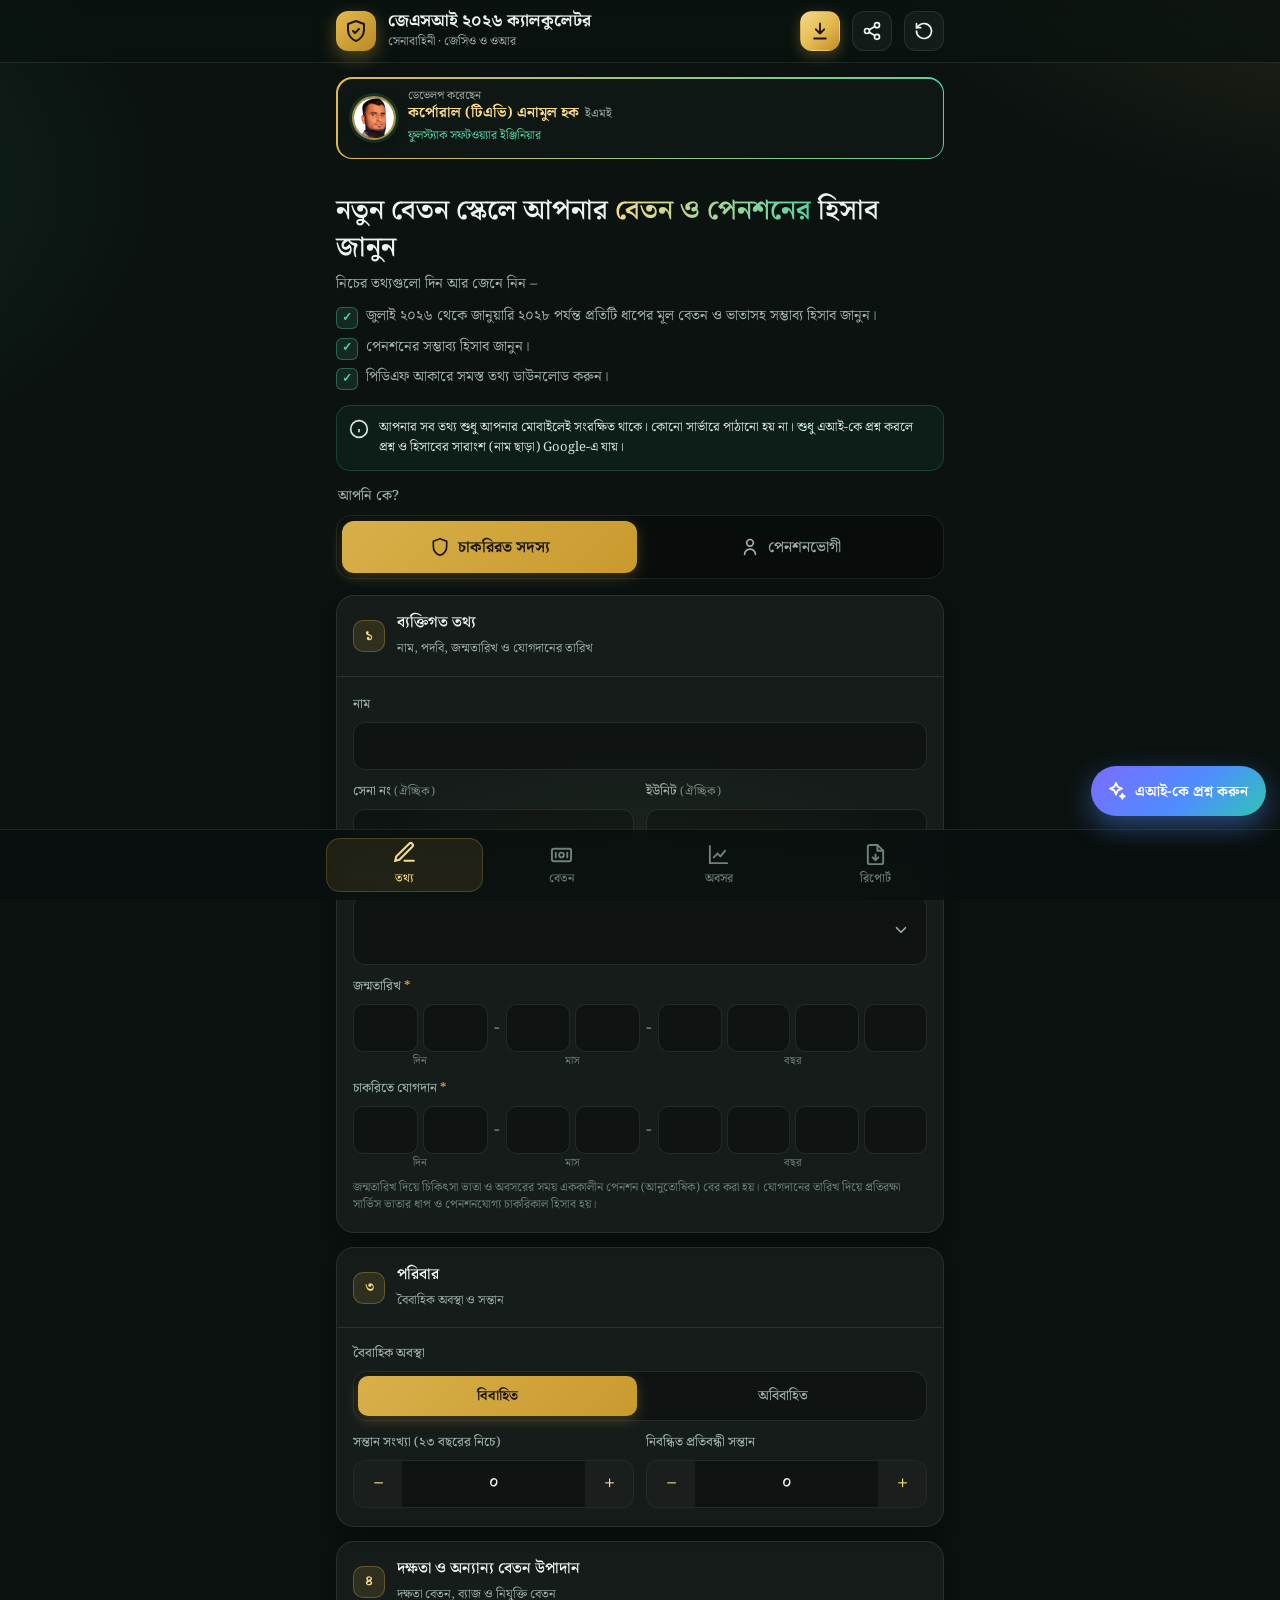
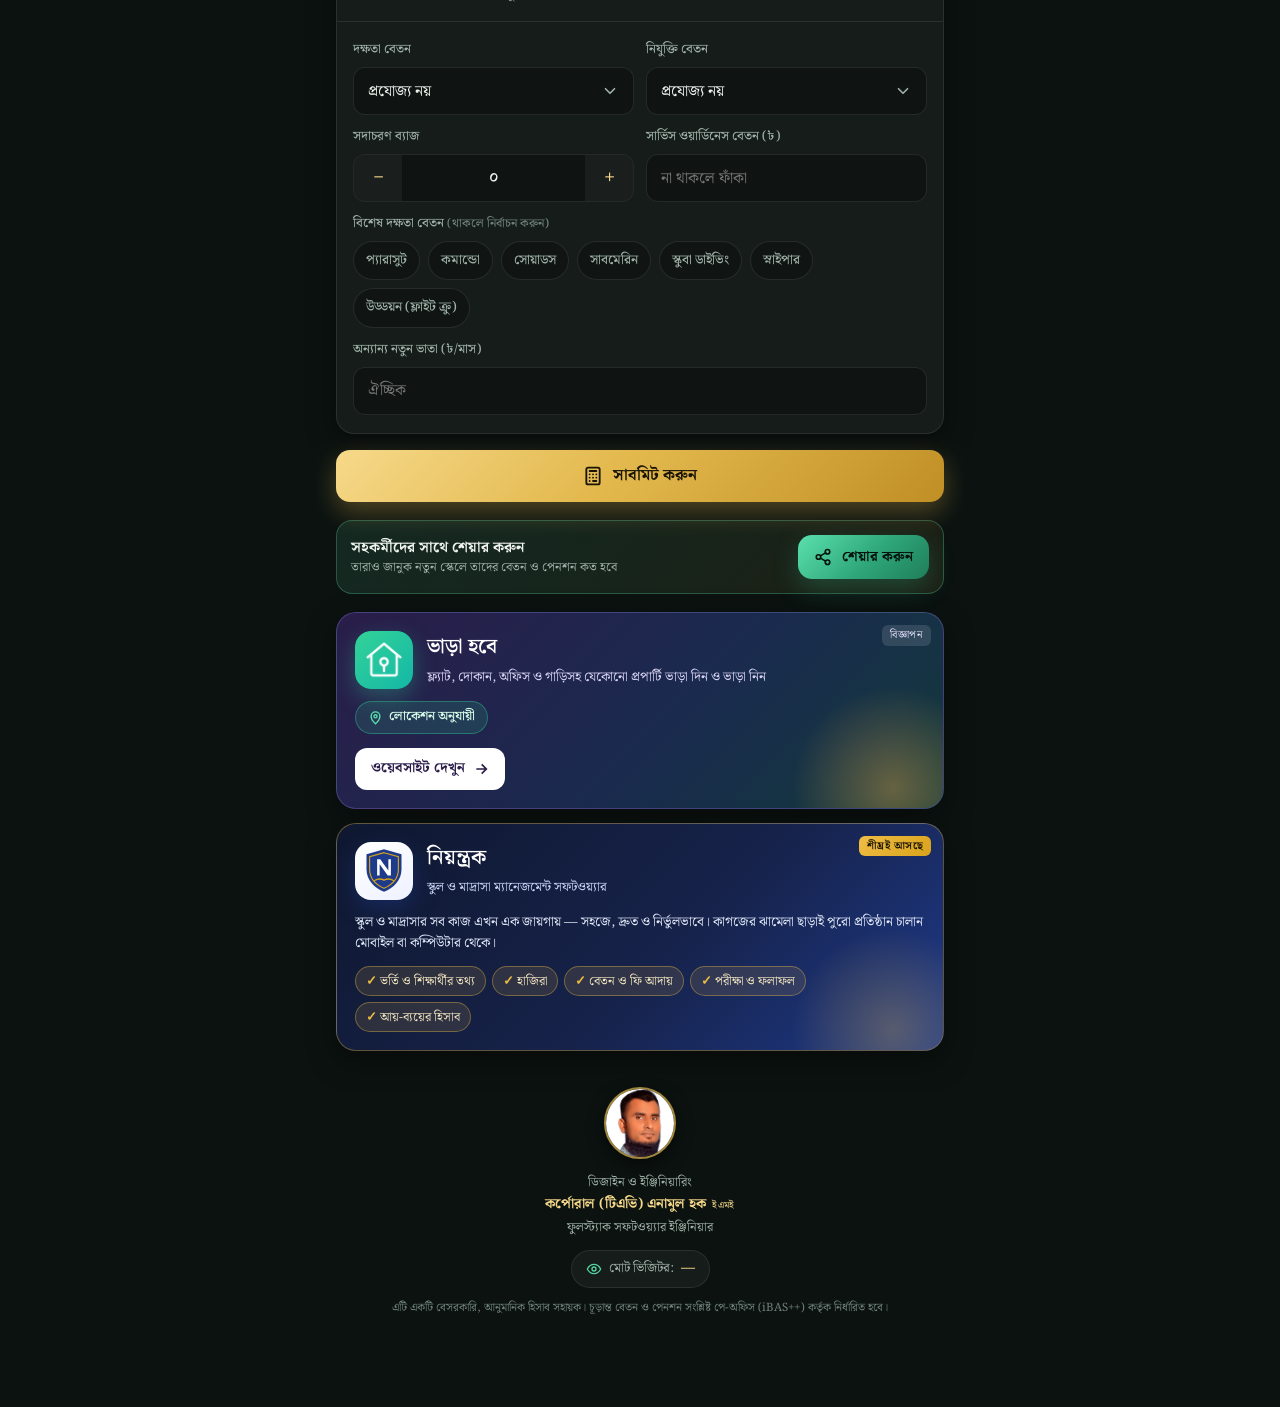
==== index.html @ 11bbae69 "এআই সহায়ক (Gemini ফ্রি এপিআই): নিয়মের সারাংশ জ্ঞানভান্ডার, ব্যবহারকারীর হিসাব প্রসঙ্গ, দৈনিক সীমা;" ====
<!DOCTYPE html>
<html lang="bn">
<head>
  <meta charset="UTF-8" />
  <meta name="viewport" content="width=device-width, initial-scale=1, viewport-fit=cover" />
  <meta name="theme-color" content="#0b1210" />
  <title>জেএসআই ২০২৬ বেতন ও পেনশন ক্যালকুলেটর | সেনাবাহিনী জেসিও ও ওআর</title>
  <meta name="description" content="জেএসআই ০১/২০২৬ অনুযায়ী সেনাবাহিনীর জেসিও ও ওআর সদস্যদের নতুন মূল বেতন, ধাপে ধাপে বেতন বৃদ্ধি, ভাতা ও পেনশনের হিসাব — পিডিএফ রিপোর্টসহ।" />
  <meta name="author" content="কর্পোরাল (টিএভি) এনামুল হক — ফুলস্ট্যাক সফটওয়্যার ইঞ্জিনিয়ার" />
  <!-- লিংক শেয়ার করলে যে প্রিভিউ দেখা যায় (Facebook, WhatsApp, Messenger, Telegram) -->
  <!-- __SITE__ ডিপ্লয়ের সময় সাইটের আসল ঠিকানায় বদলে যায় (.github/workflows/deploy.yml) -->
  <link rel="canonical" href="__SITE__" />
  <meta property="og:type" content="website" />
  <meta property="og:locale" content="bn_BD" />
  <meta property="og:site_name" content="JSI-2026" />
  <meta property="og:url" content="__SITE__" />
  <meta property="og:title" content="JSI-2026 | নতুন বেতন স্কেলে আপনার বেতন ও পেনশনের হিসাব" />
  <meta property="og:description" content="সেনাবাহিনীর জেসিও ও ওআর সদস্যদের জন্য জেএসআই ০১/২০২৬ অনুযায়ী নতুন মূল বেতন, ধাপে ধাপে বৃদ্ধি, ভাতা, পেনশন ও আনুতোষিকের হিসাব — এক মিনিটে, পিডিএফসহ, সম্পূর্ণ ফ্রি।" />
  <meta property="og:image" content="__SITE__assets/img/og-image-v2.jpg" />
  <meta property="og:image:width" content="1200" />
  <meta property="og:image:height" content="630" />
  <meta property="og:image:alt" content="JSI-2026 বেতন ও পেনশন ক্যালকুলেটর" />
  <meta name="twitter:card" content="summary_large_image" />
  <meta name="twitter:title" content="JSI-2026 | নতুন বেতন স্কেলে আপনার বেতন ও পেনশনের হিসাব" />
  <meta name="twitter:description" content="জেএসআই ০১/২০২৬ অনুযায়ী নতুন মূল বেতন, ভাতা ও পেনশনের হিসাব — পিডিএফসহ, সম্পূর্ণ ফ্রি।" />
  <meta name="twitter:image" content="__SITE__assets/img/og-image-v2.jpg" />
  <link rel="icon" href="assets/icon.svg" type="image/svg+xml" />
  <link rel="manifest" href="manifest.webmanifest" />
  <link rel="apple-touch-icon" href="assets/img/apple-touch-icon.png" />
  <meta name="mobile-web-app-capable" content="yes" />
  <meta name="apple-mobile-web-app-capable" content="yes" />
  <meta name="apple-mobile-web-app-status-bar-style" content="black-translucent" />
  <meta name="apple-mobile-web-app-title" content="JSI-2026" />
  <link rel="preload" href="assets/fonts/noto-serif-bengali-bengali-400-normal.woff2" as="font" type="font/woff2" crossorigin />
  <link rel="preload" href="assets/fonts/noto-serif-bengali-bengali-700-normal.woff2" as="font" type="font/woff2" crossorigin />
  <link rel="stylesheet" href="assets/css/style.css?v=dev" />
</head>
<body>

<header class="appbar">
  <div class="wrap">
    <div class="logo" aria-hidden="true">
      <svg viewBox="0 0 24 24" fill="none" stroke="currentColor" stroke-width="2" stroke-linecap="round" stroke-linejoin="round"><path d="M12 2 4 5v6c0 5 3.4 9.4 8 11 4.6-1.6 8-6 8-11V5l-8-3Z"/><path d="m9 12 2 2 4-4"/></svg>
    </div>
    <div class="brand">
      <h1>জেএসআই ২০২৬ ক্যালকুলেটর</h1>
      <p>সেনাবাহিনী · জেসিও ও ওআর</p>
    </div>
    <button class="icon-btn dl-btn" id="btn-install-top" title="অ্যাপ ডাউনলোড করুন" aria-label="অ্যাপ ডাউনলোড করুন">
      <svg viewBox="0 0 24 24" fill="none" stroke="currentColor" stroke-width="2.2" stroke-linecap="round" stroke-linejoin="round"><path d="M12 3v12M7 10l5 5 5-5"/><path d="M5 21h14"/></svg>
    </button>
    <button class="icon-btn" id="btn-share" title="শেয়ার করুন" aria-label="শেয়ার করুন">
      <svg viewBox="0 0 24 24" fill="none" stroke="currentColor" stroke-width="2" stroke-linecap="round" stroke-linejoin="round"><circle cx="18" cy="5" r="3"/><circle cx="6" cy="12" r="3"/><circle cx="18" cy="19" r="3"/><path d="m8.6 13.5 6.8 4M15.4 6.5l-6.8 4"/></svg>
    </button>
    <button class="icon-btn" id="btn-reset" title="সব তথ্য মুছুন" aria-label="সব তথ্য মুছুন">
      <svg viewBox="0 0 24 24" fill="none" stroke="currentColor" stroke-width="2" stroke-linecap="round" stroke-linejoin="round"><path d="M3 12a9 9 0 1 0 3-6.7L3 8"/><path d="M3 3v5h5"/></svg>
    </button>
  </div>
</header>

<main class="wrap">

  <div class="dev-ribbon">
    <div class="in">
      <img class="avatar" src="assets/img/developer.jpg" alt="কর্পোরাল (টিএভি) এনামুল হক" width="44" height="44" />
      <div>
        <small>ডেভেলপ করেছেন</small>
        <b id="dev-name">কর্পোরাল (টিএভি) এনামুল হক <small class="corps">ইএমই</small></b>
        <span class="role" id="dev-role">ফুলস্ট্যাক সফটওয়্যার ইঞ্জিনিয়ার</span>
      </div>
    </div>
  </div>

  <!-- অ্যাপ ইনস্টলের পরামর্শ (শুধু মোবাইলে, ইনস্টল না করা থাকলে) -->
  <div class="install-card" id="installCard" hidden>
    <img src="assets/img/icon-192.png" alt="" width="46" height="46" />
    <div class="ic-t">
      <b>মোবাইলে অ্যাপ হিসেবে ইনস্টল করুন</b>
      <small>এক চাপে খুলবে, ইন্টারনেট ছাড়াও চলবে</small>
      <div class="ic-steps" id="installSteps" hidden></div>
    </div>
    <div class="ic-act">
      <button type="button" class="ic-btn" id="installBtn">ইনস্টল</button>
      <button type="button" class="ic-x" id="installClose" aria-label="বন্ধ করুন">×</button>
    </div>
  </div>

  <!-- ===================== ভিউ ১: তথ্য ===================== -->
  <section class="view active" id="view-input">
    <div class="hero">
      <h2>নতুন বেতন স্কেলে আপনার <em>বেতন ও পেনশনের</em> হিসাব জানুন</h2>
      <p>নিচের তথ্যগুলো দিন আর জেনে নিন –</p>
      <ul class="hero-list">
        <li>জুলাই ২০২৬ থেকে জানুয়ারি ২০২৮ পর্যন্ত প্রতিটি ধাপের মূল বেতন ও ভাতাসহ সম্ভাব্য হিসাব জানুন।</li>
        <li>পেনশনের সম্ভাব্য হিসাব জানুন।</li>
        <li>পিডিএফ আকারে সমস্ত তথ্য ডাউনলোড করুন।</li>
      </ul>
    </div>

    <div class="notice info">
      <svg viewBox="0 0 24 24" fill="none" stroke="currentColor" stroke-width="2"><circle cx="12" cy="12" r="10"/><path d="M12 16v-4M12 8h.01"/></svg>
      <div>আপনার সব তথ্য শুধু আপনার মোবাইলেই সংরক্ষিত থাকে। কোনো সার্ভারে পাঠানো হয় না। শুধু এআই-কে প্রশ্ন করলে প্রশ্ন ও হিসাবের সারাংশ (নাম ছাড়া) Google-এ যায়।</div>
    </div>

    <div class="mode-pick" role="radiogroup" aria-label="আপনি কে">
      <div class="mode-q">আপনি কে?</div>
      <div class="seg mode-seg" data-seg="mode">
        <button type="button" data-v="SERVING"><svg viewBox="0 0 24 24" fill="none" stroke="currentColor" stroke-width="2" stroke-linecap="round" stroke-linejoin="round"><path d="M12 2 4 5v6c0 5 3.4 9.4 8 11 4.6-1.6 8-6 8-11V5l-8-3Z"/></svg>চাকরিরত সদস্য</button>
        <button type="button" data-v="RETIRED"><svg viewBox="0 0 24 24" fill="none" stroke="currentColor" stroke-width="2" stroke-linecap="round" stroke-linejoin="round"><circle cx="12" cy="7" r="4"/><path d="M5.5 21a6.5 6.5 0 0 1 13 0"/></svg>পেনশনভোগী</button>
      </div>
    </div>

    <form id="form" autocomplete="off" onsubmit="return false">

      <!-- ১. ব্যক্তিগত তথ্য -->
      <div class="card acc open">
        <div class="acc-head">
          <span class="num">১</span>
          <span class="t"><b>ব্যক্তিগত তথ্য</b><small>নাম, পদবি, জন্মতারিখ ও যোগদানের তারিখ</small></span>
        </div>
        <div class="acc-body"><div><div class="acc-inner">
          <div class="grid">
            <div class="field full"><label>নাম</label><input class="input" id="name" /></div>
            <div class="field"><label>সেনা নং <span class="hint">(ঐচ্ছিক)</span></label><input class="input" id="baNo" inputmode="numeric" /></div>
            <div class="field"><label>ইউনিট <span class="hint">(ঐচ্ছিক)</span></label><input class="input" id="unit" /></div>
            <div class="field full"><label>বর্তমান পদবি <span class="req">*</span></label><select class="input" id="rank"></select></div>
            <div class="field full"><label>জন্মতারিখ <span class="req">*</span></label><input class="input date-in" type="text" inputmode="numeric" maxlength="10" placeholder="দিন-মাস-বছর" autocomplete="off" id="dob" /></div>
            <div class="field full"><label>চাকরিতে যোগদান <span class="req">*</span></label><input class="input date-in" type="text" inputmode="numeric" maxlength="10" placeholder="দিন-মাস-বছর" autocomplete="off" id="joinDate" /></div>
          </div>
          <p class="hint" style="margin:10px 0 0">জন্মতারিখ দিয়ে চিকিৎসা ভাতা ও অবসরের সময় এককালীন পেনশন (আনুতোষিক) বের করা হয়। যোগদানের তারিখ দিয়ে প্রতিরক্ষা সার্ভিস ভাতার ধাপ ও পেনশনযোগ্য চাকরিকাল হিসাব হয়।</p>
        </div></div></div>
      </div>

      <!-- ২. মূল বেতন (পদবি দেওয়ার পর দেখা যায়) -->
      <div class="card acc open" id="secBasic" hidden>
        <div class="acc-head">
          <span class="num">২</span>
          <span class="t"><b>৩০ জুন ২০২৬-এর মূল বেতন</b><small>জেএসআই ০১/২০১৬ অনুযায়ী আহরিত মূল বেতন</small></span>
        </div>
        <div class="acc-body"><div><div class="acc-inner">
          <div class="grid">
            <div class="field full" id="oldBasicField"><label>বর্তমান মূল বেতন (৳) <span class="req">*</span></label>
              <select class="input" id="oldBasicSel"></select>
              <input class="input" id="oldBasic" inputmode="numeric" placeholder="মূল বেতন লিখুন" hidden /></div>
          </div>
          <p class="hint" id="oldStartHint" style="margin:8px 0 0"></p>
        </div></div></div>
      </div>

      <!-- ৩. পরিবার -->
      <div class="card acc open">
        <div class="acc-head">
          <span class="num">৩</span>
          <span class="t"><b>পরিবার</b><small>বৈবাহিক অবস্থা ও সন্তান</small></span>
        </div>
        <div class="acc-body"><div><div class="acc-inner">
          <div class="field"><label>বৈবাহিক অবস্থা</label>
            <div class="seg" data-seg="marital"><button type="button" data-v="MARRIED">বিবাহিত</button><button type="button" data-v="UNMARRIED">অবিবাহিত</button></div>
          </div>
          <div class="grid" style="margin-top:12px">
            <div class="field"><label>সন্তান সংখ্যা (২৩ বছরের নিচে)</label><div class="stepper" data-step="children"><button type="button" data-d="-1">−</button><output>০</output><button type="button" data-d="1">+</button></div></div>
            <div class="field"><label>নিবন্ধিত প্রতিবন্ধী সন্তান</label><div class="stepper" data-step="disabledChildren"><button type="button" data-d="-1">−</button><output>০</output><button type="button" data-d="1">+</button></div></div>
          </div>
        </div></div></div>
      </div>

      <!-- ৪. বেতন উপাদান -->
      <div class="card acc open">
        <div class="acc-head">
          <span class="num">৪</span>
          <span class="t"><b>দক্ষতা ও অন্যান্য বেতন উপাদান</b><small>দক্ষতা বেতন, ব্যাজ ও নিযুক্তি বেতন</small></span>
        </div>
        <div class="acc-body"><div><div class="acc-inner">
          <div class="grid">
            <div class="field"><label>দক্ষতা বেতন</label><select class="input" id="skill"></select></div>
            <div class="field"><label>নিযুক্তি বেতন</label><select class="input" id="appointment"></select></div>
            <div class="field"><label>সদাচরণ ব্যাজ</label><div class="stepper" data-step="badges"><button type="button" data-d="-1">−</button><output>০</output><button type="button" data-d="1">+</button></div></div>
            <div class="field"><label>সার্ভিস ওয়ার্ডিনেস বেতন (৳)</label><input class="input" id="serviceWardenship" inputmode="numeric" placeholder="না থাকলে ফাঁকা" /></div>
          </div>
          <div class="field"><label>বিশেষ দক্ষতা বেতন <span class="hint">(থাকলে নির্বাচন করুন)</span></label><div class="chips" id="specials"></div></div>
          <div class="field"><label>অন্যান্য নতুন ভাতা (৳/মাস)</label><input class="input" id="otherNew" inputmode="numeric" placeholder="ঐচ্ছিক" /></div>
        </div></div></div>
      </div>

      <div class="form-submit">
        <button type="button" class="btn btn-primary btn-block" id="btn-calc">
          <svg viewBox="0 0 24 24" fill="none" stroke="currentColor" stroke-width="2.2" stroke-linecap="round"><rect x="4" y="2" width="16" height="20" rx="2"/><path d="M8 6h8M8 10h.01M12 10h.01M16 10h.01M8 14h.01M12 14h.01M16 14h.01M8 18h.01M12 18h4"/></svg>
          সাবমিট করুন
        </button>
      </div>
    </form>

    <!-- ===== পেনশনভোগী (১ জুলাই ২০২৬-এর আগে অবসরপ্রাপ্ত) ===== -->
    <div id="penForm" hidden>
      <div class="card pen-card">
        <div class="pen-head">
          <span class="num">১</span>
          <div><b>পেনশনের তথ্য</b><small>১ জুলাই ২০২৬-এর আগে অবসরপ্রাপ্তদের জন্য</small></div>
        </div>
        <div class="field"><label>পেনশনভোগীর নাম <span class="hint">(ঐচ্ছিক)</span></label><input class="input" id="penName" placeholder="যেমন: মোঃ আব্দুল করিম" /></div>
        <div class="field"><label>পেনশনের ধরন</label>
          <div class="seg" data-seg="penType"><button type="button" data-v="SELF">নিজের পেনশন</button><button type="button" data-v="FAMILY">পারিবারিক পেনশন</button></div>
        </div>
        <div class="field"><label>৩০ জুন ২০২৬ তারিখে মাসিক নিট পেনশন (৳) <span class="req">*</span></label>
          <input class="input pen-big" id="penNet" inputmode="numeric" placeholder="যেমন: ১৫০০০" />
          <span class="hint">পেনশন বই বা ব্যাংকের হিসাবে জুন ২০২৬-এ যত টাকা মাসিক পেনশন পেয়েছেন (চিকিৎসা ভাতা ছাড়া)</span>
        </div>
        <div class="field"><label>পেনশনভোগীর জন্মতারিখ <span class="req">*</span></label><input class="input date-in" type="text" inputmode="numeric" maxlength="10" placeholder="দিন-মাস-বছর" autocomplete="off" id="penDob" /></div>
        <div class="grid" style="margin-top:12px">
          <div class="field"><label>রেশন: প্রাপ্তবয়স্ক সদস্য</label><div class="stepper" data-step="penAdults"><button type="button" data-d="-1">−</button><output>০</output><button type="button" data-d="1">+</button></div></div>
          <div class="field"><label>রেশন: ১২ বছরের নিচের সন্তান</label><div class="stepper" data-step="penChildren"><button type="button" data-d="-1">−</button><output>০</output><button type="button" data-d="1">+</button></div></div>
        </div>
        <p class="hint" style="margin:10px 0 0">নিজেসহ পরিবারের প্রাপ্তবয়স্ক সদস্য গুনুন। ১২ বছর ও তার বেশি বয়সী সন্তানও প্রাপ্তবয়স্ক হিসেবে ধরা হয়।</p>
      </div>
      <div class="form-submit">
        <button type="button" class="btn btn-primary btn-block" id="btn-pen-calc">
          <svg viewBox="0 0 24 24" fill="none" stroke="currentColor" stroke-width="2.2" stroke-linecap="round"><rect x="4" y="2" width="16" height="20" rx="2"/><path d="M8 6h8M8 10h.01M12 10h.01M16 10h.01M8 14h.01M12 14h.01M16 14h.01M8 18h.01M12 18h4"/></svg>
          পেনশন হিসাব করুন
        </button>
      </div>
    </div>
  </section>

  <!-- ===================== ভিউ ২: বেতন ===================== -->
  <section class="view" id="view-salary">
    <div id="salary-out"></div>
  </section>

  <!-- ===================== ভিউ ৩: অবসর ===================== -->
  <section class="view" id="view-pension">
    <div class="card retired-note">
      <div class="empty">
        <div class="em">👴</div>
        <b>আপনি পেনশনভোগী হিসেবে তথ্য দিয়েছেন</b>
        <p>এই অংশটি চাকরিরত সদস্যদের ভবিষ্যৎ পেনশনের জন্য। আপনার নতুন পেনশনের হিসাব "পেনশন" ট্যাবে দেখুন।</p>
        <button class="btn btn-primary" onclick="document.querySelector('[data-view=salary]').click()">আমার পেনশনের হিসাব</button>
      </div>
    </div>
    <div class="hero">
      <span class="chip">★ অবসর ও পেনশন</span>
      <h2>অবসরে আপনার <em>সম্ভাব্য পেনশন</em></h2>
      <p>অবসরের সম্ভাব্য তারিখ ও তখনকার পদবি দিন। পথে কোনো পদোন্নতির সম্ভাবনা থাকলে সেটাও যোগ করুন।</p>
    </div>
    <div class="card">
      <div class="grid">
        <div class="field full"><label>পেনশনে যাওয়ার সম্ভাব্য তারিখ <span class="req">*</span></label><input class="input date-in" type="text" inputmode="numeric" maxlength="10" placeholder="দিন-মাস-বছর" autocomplete="off" id="retireDate" /></div>
      </div>
      <div class="field"><label>সম্ভাব্য পদোন্নতি (তারিখসহ)</label>
        <div id="promoList"></div>
        <button type="button" class="btn btn-ghost btn-block" id="btn-add-promo" style="height:46px;margin-top:10px;font-size:14.5px">
          <svg viewBox="0 0 24 24" fill="none" stroke="currentColor" stroke-width="2.2" stroke-linecap="round"><path d="M12 5v14M5 12h14"/></svg> পদোন্নতি যোগ করুন
        </button>
      </div>
      <div class="grid" style="margin-top:12px">
        <div class="field"><label>রেশন: প্রাপ্তবয়স্ক সদস্য</label><div class="stepper" data-step="rationAdults"><button type="button" data-d="-1">−</button><output>০</output><button type="button" data-d="1">+</button></div></div>
        <div class="field"><label>রেশন: ১২ বছরের নিচের সন্তান</label><div class="stepper" data-step="rationChildren"><button type="button" data-d="-1">−</button><output>০</output><button type="button" data-d="1">+</button></div></div>
      </div>
      <p class="hint" style="margin:10px 0 0">নিজেসহ পরিবারের প্রাপ্তবয়স্ক সদস্য গুনুন। ১২ বছর ও তার বেশি বয়সী সন্তানও প্রাপ্তবয়স্ক হিসেবে ধরা হয়।</p>
      <button type="button" class="btn btn-green btn-block" id="btn-pension" style="margin-top:16px">
        <svg viewBox="0 0 24 24" fill="none" stroke="currentColor" stroke-width="2.2" stroke-linecap="round"><path d="M3 3v18h18"/><path d="m7 15 4-4 3 3 5-6"/></svg> পেনশন হিসাব করুন
      </button>
    </div>
    <div id="pension-out"></div>
  </section>

  <!-- ===================== ভিউ ৪: রিপোর্ট ===================== -->
  <section class="view" id="view-report">
    <div class="hero">
      <span class="chip">★ পিডিএফ রিপোর্ট</span>
      <h2>সম্পূর্ণ হিসাব <em>পিডিএফ আকারে</em> ডাউনলোড করুন</h2>
      <p>প্রতিটি রিপোর্টে বিস্তারিত হিসাব, সূত্র ও প্রযোজ্য অনুচ্ছেদের উল্লেখ থাকে।</p>
    </div>
    <button class="report-btn pen-only" data-report="retired" hidden>
      <span class="ri g2"><svg viewBox="0 0 24 24" fill="none" stroke="currentColor" stroke-width="2" stroke-linecap="round"><path d="M14 2H6a2 2 0 0 0-2 2v16a2 2 0 0 0 2 2h12a2 2 0 0 0 2-2V8z"/><path d="M14 2v6h6M12 18v-6M9 15l3 3 3-3"/></svg></span>
      <span class="rt"><b>পেনশনভোগীর রিপোর্ট (জুলাই ২০২৬ – জানুয়ারি ২০২৮)</b><small>নতুন নিট পেনশন, প্রতিটি ধাপের বৃদ্ধি, চিকিৎসা ও রেশন ভাতা এবং বার্ষিক ভাতা</small></span>
    </button>
    <button class="report-btn serv-only" data-report="salary">
      <span class="ri g1"><svg viewBox="0 0 24 24" fill="none" stroke="currentColor" stroke-width="2" stroke-linecap="round"><path d="M14 2H6a2 2 0 0 0-2 2v16a2 2 0 0 0 2 2h12a2 2 0 0 0 2-2V8z"/><path d="M14 2v6h6M12 18v-6M9 15l3 3 3-3"/></svg></span>
      <span class="rt"><b>বেতন রিপোর্ট (জুলাই ২০২৬ – জানুয়ারি ২০২৮)</b><small>বেতন নির্ধারণ, চার ধাপের মূল বেতন, বৃদ্ধি, ভাতা, কর্তন ও হাতে পাওয়া বেতন</small></span>
    </button>
    <button class="report-btn serv-only" data-report="pension">
      <span class="ri g2"><svg viewBox="0 0 24 24" fill="none" stroke="currentColor" stroke-width="2" stroke-linecap="round"><path d="M14 2H6a2 2 0 0 0-2 2v16a2 2 0 0 0 2 2h12a2 2 0 0 0 2-2V8z"/><path d="M14 2v6h6M12 18v-6M9 15l3 3 3-3"/></svg></span>
      <span class="rt"><b>অবসর ও পেনশন রিপোর্ট</b><small>শেষ মূল বেতন, মাসিক পেনশন, এককালীন আনুতোষিক, ছুটি নগদায়ন ও অন্যান্য সুবিধা</small></span>
    </button>
    <button class="report-btn serv-only" data-report="all">
      <span class="ri g3"><svg viewBox="0 0 24 24" fill="none" stroke="currentColor" stroke-width="2" stroke-linecap="round"><path d="M4 4h10l6 6v10a0 0 0 0 1 0 0H4z"/><path d="M8 13h8M8 17h5M14 4v6h6"/></svg></span>
      <span class="rt"><b>সম্পূর্ণ রিপোর্ট (সব একসাথে)</b><small>বেতন ও পেনশনের সব হিসাব একটি পিডিএফে</small></span>
    </button>
    <div class="notice" style="margin-top:6px">
      <svg viewBox="0 0 24 24" fill="none" stroke="currentColor" stroke-width="2"><circle cx="12" cy="12" r="10"/><path d="M12 16v-4M12 8h.01"/></svg>
      <div>রিপোর্ট তৈরির আগে "তথ্য" অংশে প্রয়োজনীয় তথ্য দিন। পেনশন রিপোর্টের জন্য "অবসর" অংশে অবসরের তারিখও দিতে হবে।</div>
    </div>
  </section>

  <div class="share-card">
    <div class="sc-t"><b>সহকর্মীদের সাথে শেয়ার করুন</b><small>তারাও জানুক নতুন স্কেলে তাদের বেতন ও পেনশন কত হবে</small></div>
    <button type="button" class="btn btn-green" id="btn-share2">
      <svg viewBox="0 0 24 24" fill="none" stroke="currentColor" stroke-width="2.2" stroke-linecap="round" stroke-linejoin="round"><circle cx="18" cy="5" r="3"/><circle cx="6" cy="12" r="3"/><circle cx="18" cy="19" r="3"/><path d="m8.6 13.5 6.8 4M15.4 6.5l-6.8 4"/></svg>
      শেয়ার করুন
    </button>
  </div>

  <a class="ad" id="ad" target="_blank" rel="noopener">
    <span class="tag">বিজ্ঞাপন</span>
    <div class="row">
      <img class="ad-logo" src="assets/img/varahobey-logo.png" alt="ভাড়া হবে লোগো" width="58" height="58" />
      <div><h4 id="ad-title">ভাড়া হবে</h4><p id="ad-tag"></p></div>
    </div>
    <ul class="ad-feats" id="ad-feats"></ul>
    <span class="go"><span id="ad-cta">ওয়েবসাইট দেখুন</span> <svg width="16" height="16" viewBox="0 0 24 24" fill="none" stroke="currentColor" stroke-width="2.5"><path d="M5 12h14M13 5l7 7-7 7"/></svg></span>
  </a>

  <a class="ad ad2" id="ad2" target="_blank" rel="noopener">
    <span class="tag soon">শীঘ্রই আসছে</span>
    <div class="row">
      <div class="ad2-ic"><img src="assets/img/niyontrok-crest.svg" alt="নিয়ন্ত্রক লোগো" width="40" height="45" /></div>
      <div><h4 id="ad2-title"></h4><p id="ad2-sub" class="ad2-sub"></p></div>
    </div>
    <p id="ad2-tag" class="ad2-tag"></p>
    <ul class="ad2-feats" id="ad2-feats"></ul>
  </a>

  <footer class="footer">
    <img class="dev-photo" src="assets/img/developer.jpg" alt="কর্পোরাল (টিএভি) এনামুল হক" width="72" height="72" loading="lazy" />
    <div>ডিজাইন ও ইঞ্জিনিয়ারিং</div>
    <div class="devname">কর্পোরাল (টিএভি) এনামুল হক <small class="corps">ইএমই</small></div>
    <div>ফুলস্ট্যাক সফটওয়্যার ইঞ্জিনিয়ার</div>
    <div class="site-meta">
      <div class="visit-count" id="visitCount">
        <svg viewBox="0 0 24 24" fill="none" stroke="currentColor" stroke-width="2" stroke-linecap="round" stroke-linejoin="round"><path d="M2 12s3.5-7 10-7 10 7 10 7-3.5 7-10 7S2 12 2 12Z"/><circle cx="12" cy="12" r="3"/></svg>
        মোট ভিজিটর: <b id="visitNum">…</b>
      </div>
      <div class="visit-count" id="lastUpdated" data-updated="__UPDATED__" hidden>
        <svg viewBox="0 0 24 24" fill="none" stroke="currentColor" stroke-width="2" stroke-linecap="round" stroke-linejoin="round"><path d="M21 12a9 9 0 1 1-3-6.7L21 8"/><path d="M21 3v5h-5"/><path d="M12 7v5l3 2"/></svg>
        শেষ আপডেট: <b id="lastUpdatedText"></b>
      </div>
    </div>
    <div style="margin-top:10px;font-size:11.5px;color:var(--dim)">এটি একটি বেসরকারি, আনুমানিক হিসাব সহায়ক। চূড়ান্ত বেতন ও পেনশন সংশ্লিষ্ট পে-অফিস (iBAS++) কর্তৃক নির্ধারিত হবে।</div>
  </footer>
</main>

<!-- তালিকা থেকে বাছাই (ড্রপডাউনের বদলে ডার্ক থিমের তালিকা) -->
<div class="pick-sheet" id="pickSheet" hidden>
  <div class="ps-panel" role="dialog" aria-modal="true" aria-labelledby="psTitle">
    <div class="ps-head"><b id="psTitle"></b><button type="button" class="ss-x" id="psClose" aria-label="বন্ধ করুন">×</button></div>
    <div class="ps-list" id="psList" role="listbox"></div>
  </div>
</div>

<!-- নিশ্চিতকরণ বাক্স -->
<div class="cf-modal" id="confirmBox" hidden>
  <div class="cf-panel" role="alertdialog" aria-modal="true" aria-labelledby="cfTitle" aria-describedby="cfText">
    <div class="cf-ic"><svg viewBox="0 0 24 24" fill="none" stroke="currentColor" stroke-width="2" stroke-linecap="round" stroke-linejoin="round"><path d="M3 6h18M8 6V4h8v2M19 6l-1 14H6L5 6M10 11v6M14 11v6"/></svg></div>
    <h3 id="cfTitle"></h3>
    <p id="cfText"></p>
    <div class="cf-btns">
      <button type="button" class="btn btn-ghost" id="cfCancel">বাতিল</button>
      <button type="button" class="btn cf-danger" id="cfOk"></button>
    </div>
  </div>
</div>

<div class="share-sheet" id="shareSheet" hidden>
  <div class="ss-panel" role="dialog" aria-label="শেয়ার করুন">
    <div class="ss-head"><b>শেয়ার করুন</b><button type="button" class="ss-x" id="shareClose" aria-label="বন্ধ করুন">×</button></div>
    <div class="ss-grid">
      <a id="sh-wa" target="_blank" rel="noopener"><span class="ss-ic wa">W</span>WhatsApp</a>
      <a id="sh-fb" target="_blank" rel="noopener"><span class="ss-ic fb">f</span>Facebook</a>
      <a id="sh-ms" target="_blank" rel="noopener"><span class="ss-ic ms">m</span>Messenger</a>
      <a id="sh-tg" target="_blank" rel="noopener"><span class="ss-ic tg">t</span>Telegram</a>
    </div>
    <button type="button" class="btn btn-ghost btn-block" id="sh-copy">লিংক কপি করুন</button>
  </div>
</div>

<nav class="bottom-nav">
  <div class="wrap">
    <span class="nav-ind" id="navInd"></span>
    <button class="nav-btn active" data-view="input"><svg viewBox="0 0 24 24" fill="none" stroke="currentColor" stroke-width="2" stroke-linecap="round"><path d="M12 20h9"/><path d="M16.5 3.5a2.1 2.1 0 0 1 3 3L7 19l-4 1 1-4Z"/></svg>তথ্য</button>
    <button class="nav-btn" data-view="salary"><svg viewBox="0 0 24 24" fill="none" stroke="currentColor" stroke-width="2" stroke-linecap="round"><rect x="2" y="6" width="20" height="13" rx="2"/><circle cx="12" cy="12.5" r="2.5"/><path d="M6 10v5M18 10v5"/></svg>বেতন</button>
    <button class="nav-btn" data-view="pension"><svg viewBox="0 0 24 24" fill="none" stroke="currentColor" stroke-width="2" stroke-linecap="round"><path d="M3 3v18h18"/><path d="m7 15 4-4 3 3 5-6"/></svg>অবসর</button>
    <button class="nav-btn" data-view="report"><svg viewBox="0 0 24 24" fill="none" stroke="currentColor" stroke-width="2" stroke-linecap="round"><path d="M14 2H6a2 2 0 0 0-2 2v16a2 2 0 0 0 2 2h12a2 2 0 0 0 2-2V8z"/><path d="M14 2v6h6M12 18v-6M9 15l3 3 3-3"/></svg>রিপোর্ট</button>
  </div>
</nav>

<div class="fb-pop-wrap" id="fbPop" hidden>
  <div class="fb-pop" role="dialog" aria-modal="true" aria-labelledby="fbPopTitle">
    <button type="button" class="fb-pop-x" id="fbPopX" aria-label="বন্ধ করুন">×</button>
    <div class="fb-pop-ok"><svg viewBox="0 0 24 24" fill="none" stroke="currentColor" stroke-width="2.2" stroke-linecap="round" stroke-linejoin="round"><circle cx="12" cy="12" r="10"/><path d="m8 12 3 3 5-6"/></svg>আপনার রিপোর্ট ডাউনলোড হচ্ছে</div>
    <p id="fbPopTitle">জেএসআই সংশোধনী ও বকেয়ার নতুন আপডেট মিস করতে না চাইলে ফেসবুকে ফলো করুন</p>
    <div class="fb-pop-btns">
      <a class="fb-btn" id="fbPopGo" target="_blank" rel="noopener">ফলো করুন</a>
      <button type="button" class="fb-later" id="fbPopLater">পরে</button>
    </div>
  </div>
</div>
<div class="fb-pop-wrap" id="installSheet" hidden>
  <div class="fb-pop inst-pop" role="dialog" aria-modal="true" aria-labelledby="instTitle">
    <button type="button" class="fb-pop-x" id="instX" aria-label="বন্ধ করুন">×</button>
    <div class="inst-head"><img src="assets/img/icon-192.png" alt="" width="52" height="52" /><div><b id="instTitle">JSI-2026 অ্যাপ ডাউনলোড</b><small>এক চাপে খুলবে, ইন্টারনেট ছাড়াও চলবে</small></div></div>
    <div id="instBody"></div>
  </div>
</div>
<div class="toast" id="toast"></div>
<div class="overlay" id="overlay"><div class="loader"><div class="spinner"></div><div id="overlay-text">পিডিএফ তৈরি হচ্ছে…</div></div></div>
<div id="pdf-stage" aria-hidden="true"></div>

<script src="assets/js/data.js?v=dev"></script>
<script src="assets/js/calc.js?v=dev"></script>
<script src="assets/js/app.js?v=dev"></script>
<script src="assets/vendor/html2pdf.bundle.min.js" defer></script>
<script src="assets/vendor/qrcode-generator.min.js" defer></script>
<script src="assets/js/counter.js?v=dev" defer></script>
<script src="assets/js/ai-kb.js?v=dev"></script>
<script src="assets/js/ai.js?v=dev"></script>
</body>
</html>
---- assets/css/style.css ----
/* ============== ফন্ট ============== */
/* Noto Serif Bengali — SIL Open Font License 1.1 (assets/fonts/OFL-noto-serif-bengali.txt) */
@font-face { font-family: 'Noto Serif Bengali'; font-style: normal; font-weight: 400; font-display: swap; src: url(../fonts/noto-serif-bengali-bengali-400-normal.woff2) format('woff2'); unicode-range: U+0951-0952,U+0964-0965,U+0980-09FE,U+1CD0,U+1CD2,U+1CD5-1CD6,U+1CD8,U+1CE1,U+1CEA,U+1CED,U+1CF2,U+1CF5-1CF7,U+200C-200D,U+20B9,U+25CC,U+A8F1; }
@font-face { font-family: 'Noto Serif Bengali'; font-style: normal; font-weight: 500; font-display: swap; src: url(../fonts/noto-serif-bengali-bengali-500-normal.woff2) format('woff2'); unicode-range: U+0951-0952,U+0964-0965,U+0980-09FE,U+1CD0,U+1CD2,U+1CD5-1CD6,U+1CD8,U+1CE1,U+1CEA,U+1CED,U+1CF2,U+1CF5-1CF7,U+200C-200D,U+20B9,U+25CC,U+A8F1; }
@font-face { font-family: 'Noto Serif Bengali'; font-style: normal; font-weight: 600; font-display: swap; src: url(../fonts/noto-serif-bengali-bengali-600-normal.woff2) format('woff2'); unicode-range: U+0951-0952,U+0964-0965,U+0980-09FE,U+1CD0,U+1CD2,U+1CD5-1CD6,U+1CD8,U+1CE1,U+1CEA,U+1CED,U+1CF2,U+1CF5-1CF7,U+200C-200D,U+20B9,U+25CC,U+A8F1; }
@font-face { font-family: 'Noto Serif Bengali'; font-style: normal; font-weight: 700; font-display: swap; src: url(../fonts/noto-serif-bengali-bengali-700-normal.woff2) format('woff2'); unicode-range: U+0951-0952,U+0964-0965,U+0980-09FE,U+1CD0,U+1CD2,U+1CD5-1CD6,U+1CD8,U+1CE1,U+1CEA,U+1CED,U+1CF2,U+1CF5-1CF7,U+200C-200D,U+20B9,U+25CC,U+A8F1; }
@font-face { font-family: 'Noto Serif Bengali'; font-style: normal; font-weight: 400; font-display: swap; src: url(../fonts/noto-serif-bengali-latin-400-normal.woff2) format('woff2'); unicode-range: U+0000-00FF,U+0131,U+0152-0153,U+02BB-02BC,U+02C6,U+02DA,U+02DC,U+0304,U+0308,U+0329,U+2000-206F,U+20AC,U+2122,U+2191,U+2193,U+2212,U+2215,U+FEFF,U+FFFD; }
@font-face { font-family: 'Noto Serif Bengali'; font-style: normal; font-weight: 500; font-display: swap; src: url(../fonts/noto-serif-bengali-latin-500-normal.woff2) format('woff2'); unicode-range: U+0000-00FF,U+0131,U+0152-0153,U+02BB-02BC,U+02C6,U+02DA,U+02DC,U+0304,U+0308,U+0329,U+2000-206F,U+20AC,U+2122,U+2191,U+2193,U+2212,U+2215,U+FEFF,U+FFFD; }
@font-face { font-family: 'Noto Serif Bengali'; font-style: normal; font-weight: 600; font-display: swap; src: url(../fonts/noto-serif-bengali-latin-600-normal.woff2) format('woff2'); unicode-range: U+0000-00FF,U+0131,U+0152-0153,U+02BB-02BC,U+02C6,U+02DA,U+02DC,U+0304,U+0308,U+0329,U+2000-206F,U+20AC,U+2122,U+2191,U+2193,U+2212,U+2215,U+FEFF,U+FFFD; }
@font-face { font-family: 'Noto Serif Bengali'; font-style: normal; font-weight: 700; font-display: swap; src: url(../fonts/noto-serif-bengali-latin-700-normal.woff2) format('woff2'); unicode-range: U+0000-00FF,U+0131,U+0152-0153,U+02BB-02BC,U+02C6,U+02DA,U+02DC,U+0304,U+0308,U+0329,U+2000-206F,U+20AC,U+2122,U+2191,U+2193,U+2212,U+2215,U+FEFF,U+FFFD; }

[hidden] { display: none !important; }

/* ============== থিম ============== */
:root {
  --bg: #0b1210;
  --bg-2: #0f1916;
  --surface: rgba(255,255,255,.045);
  --surface-2: rgba(255,255,255,.075);
  --border: rgba(255,255,255,.09);
  --text: #eef3ef;
  --muted: #9fb1a8;
  --dim: #6f8279;
  --gold: #e3b94e;
  --gold-2: #f6d98a;
  --green: #2fa77a;
  --green-2: #57d3a2;
  --olive: #556b2f;
  --red: #ef6b6b;
  --radius: 18px;
  --radius-sm: 12px;
  --shadow: 0 10px 30px rgba(0,0,0,.35);
  --ease: cubic-bezier(.22,.8,.24,1);
  --nav-h: 70px;
  --font: 'Noto Serif Bengali', 'Noto Sans Bengali', serif;
  --font-head: 'Noto Serif Bengali', serif;
}

* { box-sizing: border-box; -webkit-tap-highlight-color: transparent; }
html { scroll-behavior: smooth; }
body {
  margin: 0; font-family: var(--font); color: var(--text); background: var(--bg);
  font-size: 15.5px; line-height: 1.6; min-height: 100vh;
  padding-bottom: calc(var(--nav-h) + env(safe-area-inset-bottom) + 12px);
  overflow-x: hidden;
}
body::before {
  content: ''; position: fixed; inset: 0; z-index: -1; pointer-events: none;
  background:
    radial-gradient(900px 500px at 110% -10%, rgba(227,185,78,.14), transparent 60%),
    radial-gradient(700px 500px at -20% 20%, rgba(47,167,122,.16), transparent 60%),
    radial-gradient(600px 400px at 50% 110%, rgba(85,107,47,.22), transparent 60%),
    var(--bg);
}
.wrap { max-width: 640px; margin: 0 auto; padding: 0 16px; }
button, input, select { font-family: inherit; font-size: inherit; color: inherit; }

/* ============== হেডার ============== */
.appbar {
  position: sticky; top: 0; z-index: 30;
  backdrop-filter: blur(16px) saturate(140%); -webkit-backdrop-filter: blur(16px) saturate(140%);
  background: rgba(11,18,16,.72); border-bottom: 1px solid var(--border);
}
.appbar .wrap { display: flex; align-items: center; gap: 12px; height: 62px; }
.logo {
  width: 40px; height: 40px; border-radius: 12px; flex: none; display: grid; place-items: center;
  background: linear-gradient(135deg, var(--gold), #b98a22); color: #1b1606; font-weight: 700;
  box-shadow: 0 6px 18px rgba(227,185,78,.35);
}
.logo svg { width: 24px; height: 24px; }
.brand h1 { margin: 0; font-size: 17px; font-weight: 700; line-height: 1.2; }
.brand p { margin: 0; font-size: 12px; color: var(--muted); }
.icon-btn {
  margin-left: auto; width: 40px; height: 40px; border-radius: 12px; border: 1px solid var(--border);
  background: var(--surface); display: grid; place-items: center; cursor: pointer; transition: .25s var(--ease);
}
.icon-btn:active { transform: scale(.94); }
.icon-btn svg { width: 20px; height: 20px; }

/* ডেভেলপার রিবন */
.dev-ribbon {
  margin: 14px 0 6px; padding: 1.5px; border-radius: 16px; position: relative; overflow: hidden;
  background: linear-gradient(90deg, var(--gold), var(--green-2), var(--gold), var(--green-2));
  background-size: 300% 100%; animation: flow 6s linear infinite;
}
.dev-ribbon .in {
  border-radius: 14.5px; background: #0e1714; padding: 10px 14px; display: flex; align-items: center; gap: 12px;
}
.dev-ribbon .avatar {
  width: 44px; height: 44px; border-radius: 50%; flex: none; object-fit: cover; object-position: center 20%;
  border: 2px solid rgba(227,185,78,.75); box-shadow: 0 0 0 3px rgba(87,211,162,.15), 0 4px 12px rgba(0,0,0,.4);
}
.dev-ribbon small { display: block; color: var(--muted); font-size: 11.5px; line-height: 1.3; }
.dev-ribbon b { font-size: 14.5px; color: var(--gold-2); line-height: 1.35; display: block; }
.corps { display: inline !important; font-size: .68em; font-weight: 600; letter-spacing: .3px; opacity: .85; margin-left: 2px; }
.rpt .corps { font-size: .75em; }
.dev-ribbon span.role { font-size: 12px; color: var(--green-2); }
@keyframes flow { to { background-position: 300% 0; } }

/* ============== হিরো ============== */
.hero { padding: 16px 0 6px; animation: rise .7s var(--ease) both; }
.hero .chip {
  display: inline-flex; align-items: center; gap: 6px; font-size: 12px; color: var(--gold-2);
  border: 1px solid rgba(227,185,78,.35); background: rgba(227,185,78,.08); padding: 4px 10px; border-radius: 999px;
}
.hero h2 { font-family: var(--font-head); font-weight: 600; font-size: 28px; line-height: 1.3; margin: 12px 0 6px; }
.hero h2 em { font-style: normal; background: linear-gradient(90deg, var(--gold-2), var(--green-2)); -webkit-background-clip: text; background-clip: text; color: transparent; }
.hero p { margin: 0; color: var(--muted); font-size: 14.5px; }
.hero-list { list-style: none; margin: 10px 0 10px; padding: 0; display: grid; gap: 8px; }
.hero-list li { position: relative; padding-left: 30px; color: var(--muted); font-size: 14.5px; line-height: 1.55; }
.hero-list li::before {
  content: '✓'; position: absolute; left: 0; top: 2px; width: 20px; height: 20px; border-radius: 6px;
  display: grid; place-items: center; font-size: 12px; font-weight: 700; color: var(--green-2);
  background: rgba(87,211,162,.12); border: 1px solid rgba(87,211,162,.35);
}

/* ============== ভিউ ============== */
.view { display: none; }
.view.active { display: block; animation: viewIn .45s var(--ease) both; }
@keyframes viewIn { from { opacity: 0; transform: translateY(14px); } to { opacity: 1; transform: none; } }
@keyframes rise { from { opacity: 0; transform: translateY(18px); } to { opacity: 1; transform: none; } }

.section-title { display: flex; align-items: center; gap: 10px; margin: 22px 0 10px; }
.section-title h3 { margin: 0; font-size: 17px; font-weight: 700; }
.section-title .line { flex: 1; height: 1px; background: linear-gradient(90deg, var(--border), transparent); }

/* ============== কার্ড ============== */
.card {
  background: var(--surface); border: 1px solid var(--border); border-radius: var(--radius);
  padding: 16px; margin-bottom: 14px; box-shadow: var(--shadow); position: relative;
  animation: rise .55s var(--ease) both;
}
.card + .card { animation-delay: .05s; }
.stagger > * { animation: rise .55s var(--ease) both; }
.stagger > *:nth-child(1) { animation-delay: .02s } .stagger > *:nth-child(2) { animation-delay: .08s }
.stagger > *:nth-child(3) { animation-delay: .14s } .stagger > *:nth-child(4) { animation-delay: .2s }
.stagger > *:nth-child(5) { animation-delay: .26s } .stagger > *:nth-child(6) { animation-delay: .32s }
.stagger > *:nth-child(7) { animation-delay: .38s } .stagger > *:nth-child(8) { animation-delay: .44s }

/* অ্যাকর্ডিয়ন */
.acc { padding: 0; overflow: hidden; }
.acc-head {
  width: 100%; display: flex; align-items: center; gap: 12px; padding: 15px 16px; background: none; border: 0;
  text-align: left;
}
.acc-head .num {
  width: 32px; height: 32px; border-radius: 10px; flex: none; display: grid; place-items: center; font-weight: 700; font-size: 14px;
  background: rgba(227,185,78,.12); color: var(--gold-2); border: 1px solid rgba(227,185,78,.3);
}
.acc-head .t { flex: 1; }
.acc-head .t b { display: block; font-size: 15.5px; font-weight: 600; }
.acc-head .t small { color: var(--muted); font-size: 12.5px; }
.acc-body { display: block; }
.acc-inner { padding: 4px 16px 18px; border-top: 1px solid var(--border); }

/* ফর্ম */
.grid { display: grid; gap: 12px; grid-template-columns: minmax(0, 1fr) minmax(0, 1fr); }
.grid .full { grid-column: 1 / -1; }
.field { display: flex; flex-direction: column; gap: 6px; margin-top: 12px; }
.grid .field { margin-top: 0; }
.acc-inner > .grid { margin-top: 14px; }
.field label { font-size: 13px; color: var(--muted); font-weight: 500; }
.field label .req { color: var(--gold); }
.input, select.input {
  width: 100%; height: 48px; border-radius: var(--radius-sm); border: 1px solid var(--border);
  background: rgba(0,0,0,.25); padding: 0 14px; outline: none; transition: border-color .25s, box-shadow .25s, background .25s;
  appearance: none; -webkit-appearance: none;
}
select.input {
  background-image: url("data:image/svg+xml,%3Csvg xmlns='http://www.w3.org/2000/svg' width='12' height='8' viewBox='0 0 12 8'%3E%3Cpath fill='%239fb1a8' d='M6 8 0 0h12z'/%3E%3C/svg%3E");
  background-repeat: no-repeat; background-position: right 14px center; padding-right: 36px;
}
select.input option { background: #13201b; }
.input:focus { border-color: rgba(227,185,78,.7); box-shadow: 0 0 0 4px rgba(227,185,78,.12); background: rgba(0,0,0,.35); }
input[type=date].input { color-scheme: dark; }
.hint { font-size: 12px; color: var(--dim); line-height: 1.45; }
.hint.warn { color: #f0c36b; }

/* সেগমেন্ট টগল */
.seg { display: flex; gap: 6px; background: rgba(0,0,0,.25); border: 1px solid var(--border); border-radius: 14px; padding: 4px; }
.seg button {
  flex: 1; height: 40px; border: 0; border-radius: 10px; background: transparent; color: var(--muted); cursor: pointer;
  font-weight: 500; font-size: 14px; transition: .3s var(--ease);
}
.seg button.on { background: linear-gradient(135deg, rgba(227,185,78,.95), #c99a2e); color: #1b1606; font-weight: 700; box-shadow: 0 4px 14px rgba(227,185,78,.25); }

/* চেকবক্স চিপ */
.chips { display: flex; flex-wrap: wrap; gap: 8px; }
.chipbox { position: relative; }
.chipbox input { position: absolute; opacity: 0; pointer-events: none; }
.chipbox span {
  display: inline-flex; align-items: center; gap: 6px; padding: 8px 12px; border-radius: 999px; border: 1px solid var(--border);
  background: rgba(0,0,0,.2); font-size: 13.5px; cursor: pointer; transition: .25s var(--ease); color: var(--muted);
}
.chipbox input:checked + span { border-color: rgba(87,211,162,.7); background: rgba(47,167,122,.18); color: #d6fbe9; }
.chipbox input:checked + span::before { content: '✓'; font-weight: 700; color: var(--green-2); }

/* স্টেপার */
.stepper { display: flex; align-items: center; height: 48px; border: 1px solid var(--border); border-radius: var(--radius-sm); background: rgba(0,0,0,.25); overflow: hidden; }
.stepper button { width: 48px; height: 100%; border: 0; background: var(--surface); cursor: pointer; font-size: 20px; color: var(--gold-2); }
.stepper button:active { background: var(--surface-2); }
.stepper output { flex: 1; text-align: center; font-weight: 600; }

/* বোতাম */
.btn {
  display: inline-flex; align-items: center; justify-content: center; gap: 10px; height: 52px; padding: 0 22px;
  border-radius: 14px; border: 0; cursor: pointer; font-weight: 700; font-size: 16px; transition: transform .2s var(--ease), box-shadow .3s, filter .3s;
  position: relative; overflow: hidden; text-decoration: none;
}
.btn:active { transform: scale(.97); }
.btn-primary { background: linear-gradient(135deg, var(--gold-2), var(--gold) 45%, #c08f25); color: #1a1405; box-shadow: 0 10px 26px rgba(227,185,78,.32); }
.btn-green { background: linear-gradient(135deg, #5be0ad, var(--green) 55%, #1f7e5a); color: #04130d; box-shadow: 0 10px 26px rgba(47,167,122,.3); }
.btn-ghost { background: var(--surface); border: 1px solid var(--border); color: var(--text); }
.btn-block { width: 100%; }
.btn svg { width: 20px; height: 20px; }
.btn::after {
  content: ''; position: absolute; inset: 0; background: linear-gradient(120deg, transparent 30%, rgba(255,255,255,.35) 50%, transparent 70%);
  transform: translateX(-120%); transition: transform .9s var(--ease);
}
.btn:hover::after { transform: translateX(120%); }
.btn[disabled] { opacity: .6; pointer-events: none; }
.btn-row { display: flex; gap: 10px; }
.btn-row .btn { flex: 1; }
.form-submit { margin-top: 16px; }

/* ============== ফলাফল ============== */
.summary-hero {
  border-radius: 22px; padding: 20px; position: relative; overflow: hidden; margin-bottom: 14px;
  background: linear-gradient(145deg, #193a2d 0%, #12251e 50%, #22301a 100%); border: 1px solid rgba(227,185,78,.25);
  box-shadow: 0 18px 40px rgba(0,0,0,.45); animation: rise .6s var(--ease) both;
}
.summary-hero::after {
  content: ''; position: absolute; width: 260px; height: 260px; right: -80px; top: -90px; border-radius: 50%;
  background: radial-gradient(circle, rgba(227,185,78,.28), transparent 65%);
}
.summary-hero .lbl { font-size: 13px; color: #c6d6ce; }
.summary-hero .big { font-size: 38px; font-weight: 700; line-height: 1.15; margin: 4px 0; color: var(--gold-2); letter-spacing: .2px; }
.summary-hero .sub { font-size: 13.5px; color: #c6d6ce; }
.summary-hero .who { display: flex; justify-content: space-between; gap: 8px; margin-bottom: 14px; font-size: 13px; color: #c6d6ce; flex-wrap: wrap; }
.summary-hero .who b { color: #fff; }
.kpis { display: grid; grid-template-columns: repeat(3, 1fr); gap: 8px; margin-top: 16px; position: relative; z-index: 1; }
.kpi { background: rgba(0,0,0,.25); border: 1px solid rgba(255,255,255,.08); border-radius: 12px; padding: 10px; }
.kpi small { display: block; font-size: 11.5px; color: #b5c7bf; line-height: 1.3; }
.kpi b { font-size: 15px; }

/* টাইমলাইন */
.timeline { position: relative; padding-left: 22px; }
.timeline::before { content: ''; position: absolute; left: 7px; top: 8px; bottom: 8px; width: 2px; background: linear-gradient(var(--gold), var(--green), transparent); border-radius: 2px; }
.tl-item { position: relative; margin-bottom: 14px; }
.tl-item::before {
  content: ''; position: absolute; left: -22px; top: 22px; width: 16px; height: 16px; border-radius: 50%;
  background: var(--bg); border: 3px solid var(--gold); box-shadow: 0 0 0 4px rgba(227,185,78,.15);
}
.tl-item.final::before { border-color: var(--green-2); box-shadow: 0 0 0 4px rgba(87,211,162,.18); animation: pulse 2s infinite; }
@keyframes pulse { 50% { box-shadow: 0 0 0 9px rgba(87,211,162,0); } }
.period { margin-bottom: 0; }
.period .ph { display: flex; justify-content: space-between; align-items: flex-start; gap: 8px; }
.period .ph h4 { margin: 0; font-size: 18px; }
.period .ph small { color: var(--muted); font-size: 12.5px; }
.badge { font-size: 11.5px; padding: 3px 9px; border-radius: 999px; white-space: nowrap; border: 1px solid; }
.badge.gold { color: var(--gold-2); border-color: rgba(227,185,78,.4); background: rgba(227,185,78,.08); }
.badge.green { color: var(--green-2); border-color: rgba(87,211,162,.4); background: rgba(47,167,122,.1); }
.metrics { display: grid; gap: 8px; margin-top: 12px; }
.metric { display: flex; align-items: center; gap: 12px; padding: 11px 12px; border-radius: 12px; background: rgba(0,0,0,.22); border: 1px solid var(--border); }
.metric .ic { width: 34px; height: 34px; border-radius: 10px; display: grid; place-items: center; flex: none; font-size: 15px; font-weight: 700; }
.metric .ic.a { background: rgba(227,185,78,.14); color: var(--gold-2); }
.metric .ic.b { background: rgba(87,211,162,.14); color: var(--green-2); }
.metric .ic.c { background: rgba(120,160,255,.14); color: #a9c1ff; }
.metric .t { flex: 1; min-width: 0; }
.metric .t small { display: block; color: var(--muted); font-size: 12.5px; line-height: 1.3; }
.metric .t b { font-size: 18px; }
.up { color: var(--green-2); } .down { color: var(--red); }
.delta { font-size: 12.5px; font-weight: 600; white-space: nowrap; }

.details-btn {
  margin-top: 10px; width: 100%; height: 42px; border-radius: 12px; border: 1px dashed rgba(255,255,255,.18); background: transparent;
  color: var(--gold-2); cursor: pointer; font-weight: 600; font-size: 14px; display: flex; align-items: center; justify-content: center; gap: 6px;
}
.details { display: grid; grid-template-rows: 0fr; transition: grid-template-rows .45s var(--ease); }
.details.open { grid-template-rows: 1fr; }
.details > div { overflow: hidden; }

/* টেবিল */
.tbl { width: 100%; border-collapse: collapse; font-size: 14px; margin-top: 10px; }
.tbl th, .tbl td { padding: 9px 8px; border-bottom: 1px solid var(--border); text-align: left; vertical-align: top; }
.tbl th { color: var(--muted); font-weight: 500; font-size: 12.5px; }
.tbl td.n, .tbl th.n { text-align: right; white-space: nowrap; font-variant-numeric: tabular-nums; }
.tbl tr.sum td { font-weight: 700; border-top: 1px solid rgba(227,185,78,.35); color: var(--gold-2); }
.tbl tr.minus td { color: #f3a2a2; }
.tbl tr.sub td { color: var(--muted); font-size: 12.5px; padding-top: 0; }
.tbl td small { color: var(--dim); display: block; font-size: 11.5px; }
.formula {
  font-size: 13.5px; background: rgba(0,0,0,.28); border: 1px solid var(--border); border-left: 3px solid var(--gold);
  padding: 10px 12px; border-radius: 10px; margin-top: 10px; line-height: 1.7;
}
/* মূল বেতন নির্ধারণ ভাউচার */
.voucher { position: relative; border: 1px dashed rgba(227,185,78,.45); background: linear-gradient(180deg, rgba(227,185,78,.05), rgba(0,0,0,.12)); }
.v-head { display: flex; justify-content: space-between; align-items: flex-start; gap: 12px; padding-bottom: 12px; border-bottom: 2px solid rgba(227,185,78,.35); }
.v-head small { display: block; font-size: 11.5px; letter-spacing: .3px; color: var(--gold-2); }
.v-head h3 { margin: 2px 0 0; font-size: 17px; font-weight: 700; line-height: 1.35; }
.v-stamp { flex: none; text-align: center; font-size: 11px; line-height: 1.35; color: var(--gold-2); border: 1.5px solid rgba(227,185,78,.6); border-radius: 10px; padding: 5px 8px; transform: rotate(-4deg); font-weight: 600; }
.v-meta { display: flex; justify-content: space-between; gap: 8px; flex-wrap: wrap; font-size: 12.5px; color: var(--muted); padding: 8px 0; border-bottom: 1px dashed var(--border); }
.v-row { display: grid; grid-template-columns: 26px minmax(0, 1fr) auto; gap: 10px; align-items: center; padding: 9px 0; border-bottom: 1px dashed var(--border); }
.v-no { width: 24px; height: 24px; border-radius: 7px; display: grid; place-items: center; font-size: 12px; font-weight: 700; color: var(--gold-2); background: rgba(227,185,78,.1); border: 1px solid rgba(227,185,78,.28); }
.v-t b { display: block; font-size: 14px; font-weight: 600; line-height: 1.35; }
.v-t small { display: block; font-size: 11.5px; color: var(--dim); line-height: 1.35; }
.v-amt { font-size: 15px; font-weight: 600; white-space: nowrap; font-variant-numeric: tabular-nums; text-align: right; }
.v-amt.minus { color: #f3a2a2; }
.v-amt.plus { color: var(--green-2); }
.v-row.v-sub { background: rgba(255,255,255,.03); margin: 0 -10px; padding-left: 10px; padding-right: 10px; }
.v-row.v-sub .v-amt { color: var(--gold-2); }
.v-total { display: flex; justify-content: space-between; align-items: center; gap: 10px; margin-top: 12px; padding: 12px 14px; border-radius: 12px; background: linear-gradient(135deg, rgba(227,185,78,.2), rgba(47,167,122,.14)); border: 1px solid rgba(227,185,78,.45); }
.v-total span { font-size: 13.5px; font-weight: 600; line-height: 1.4; }
.v-total b { font-size: 20px; color: var(--gold-2); white-space: nowrap; }
.step-tbl td small { margin-top: 2px; }
.step-tbl td.up { color: var(--green-2); }

.scale-strip { display: flex; gap: 6px; overflow-x: auto; padding: 6px 0 10px; scrollbar-width: thin; }
.scale-strip span {
  flex: none; font-size: 12.5px; padding: 5px 9px; border-radius: 8px; background: rgba(0,0,0,.25); border: 1px solid var(--border); color: var(--muted);
}
.scale-strip span.hit { background: rgba(227,185,78,.18); border-color: rgba(227,185,78,.6); color: var(--gold-2); font-weight: 700; }
.scale-strip span.hit2 { background: rgba(87,211,162,.15); border-color: rgba(87,211,162,.5); color: var(--green-2); font-weight: 700; }

.notice { display: flex; gap: 10px; font-size: 13px; color: #e6d7ac; background: rgba(227,185,78,.08); border: 1px solid rgba(227,185,78,.25); border-radius: 14px; padding: 12px; margin-bottom: 14px; line-height: 1.55; }
.notice.info { color: #cfe9de; background: rgba(47,167,122,.08); border-color: rgba(47,167,122,.28); }
.notice svg { flex: none; width: 20px; height: 20px; margin-top: 1px; }

.empty { text-align: center; padding: 34px 16px; color: var(--muted); }
.empty .em { font-size: 44px; margin-bottom: 6px; }

/* ইভেন্ট লিস্ট */
.events { list-style: none; margin: 8px 0 0; padding: 0; }
.events li { display: grid; grid-template-columns: 1fr auto; gap: 2px 10px; padding: 10px 0; border-bottom: 1px solid var(--border); font-size: 13.5px; }
.events li small { grid-column: 1 / -1; color: var(--dim); font-size: 12px; }
.events li b { font-variant-numeric: tabular-nums; }
.events li.promo { color: var(--gold-2); }

/* প্রমোশন রো */
.promo-row { display: grid; grid-template-columns: 1fr 48px; gap: 8px; margin-top: 10px; align-items: end; animation: rise .35s var(--ease) both; }
.promo-row .x { height: 48px; border-radius: 12px; border: 1px solid var(--border); background: rgba(239,107,107,.08); color: var(--red); cursor: pointer; font-size: 18px; }

/* অ্যাড */
.ad {
  border-radius: 20px; padding: 18px; position: relative; overflow: hidden; margin: 18px 0 14px; display: block; text-decoration: none; color: inherit;
  background: linear-gradient(135deg, #2a1d4a, #1a2a4f 55%, #123a3a); border: 1px solid rgba(160,140,255,.28); box-shadow: var(--shadow);
}
.ad::before {
  content: ''; position: absolute; width: 220px; height: 220px; right: -60px; bottom: -90px; border-radius: 50%;
  background: radial-gradient(circle, rgba(255,179,71,.35), transparent 65%); animation: float 6s ease-in-out infinite;
}
@keyframes float { 50% { transform: translate(-14px, -10px) scale(1.06); } }
.ad .tag { position: absolute; top: 12px; right: 12px; font-size: 10.5px; letter-spacing: .5px; padding: 2px 8px; border-radius: 6px; background: rgba(255,255,255,.12); color: #e9e4ff; }
.ad .row { display: flex; gap: 14px; align-items: center; position: relative; z-index: 1; }
.ad .ad-logo { width: 58px; height: 58px; border-radius: 16px; flex: none; box-shadow: 0 8px 22px rgba(46,190,140,.35); }
.ad h4 { margin: 0; font-size: 21px; font-family: var(--font-head); font-weight: 600; color: #fff; }
.ad p { margin: 2px 0 0; font-size: 13.5px; color: #d8d3f3; }
.ad .go { margin-top: 14px; position: relative; z-index: 1; display: inline-flex; align-items: center; gap: 8px; height: 42px; padding: 0 16px; border-radius: 12px; background: #fff; color: #2a1d4a; font-weight: 700; font-size: 14px; }

/* ভাড়া হবে: বৈশিষ্ট্য */
.ad-feats { position: relative; z-index: 1; list-style: none; margin: 12px 0 0; padding: 0; display: flex; flex-wrap: wrap; gap: 6px; }
.ad-feats:empty { display: none; }
.ad-feats li { display: inline-flex; align-items: center; gap: 6px; font-size: 13px; font-weight: 600; padding: 5px 12px; border-radius: 999px; color: #d6fbe9; background: rgba(46,190,140,.16); border: 1px solid rgba(46,190,140,.45); }
.ad-feats li svg { width: 15px; height: 15px; color: #5be0ad; }

/* দ্বিতীয় বিজ্ঞাপন: নিয়ন্ত্রক (ব্র্যান্ড: নেভি ও সোনালি) */
.ad2 { background: linear-gradient(135deg, #0F1830, #16224a 55%, #1E3A8A); border-color: rgba(240,190,69,.35); margin-top: 0; }
.ad2::before { background: radial-gradient(circle, rgba(240,190,69,.28), transparent 65%); }
.ad .tag.soon { background: linear-gradient(135deg, #F0BE45, #D9A21B); color: #1b1606; font-weight: 700; }
.ad2-ic { width: 58px; height: 58px; border-radius: 16px; flex: none; display: grid; place-items: center; background: linear-gradient(145deg, #ffffff, #EEF2FF); box-shadow: 0 8px 22px rgba(30,58,138,.45); }
.ad2-ic img { width: 40px; height: 45px; }
.ad2 .ad2-sub { color: #c7d3f5; font-size: 13px; }
.ad2 .ad2-tag { position: relative; z-index: 1; margin: 12px 0 0; font-size: 13.5px; color: #dfe6f7; line-height: 1.55; }
.ad2-feats { position: relative; z-index: 1; list-style: none; margin: 12px 0 0; padding: 0; display: flex; flex-wrap: wrap; gap: 6px; }
.ad2-feats li { font-size: 12.5px; padding: 4px 10px; border-radius: 999px; color: #f3e6c2; background: rgba(240,190,69,.12); border: 1px solid rgba(240,190,69,.38); }
.ad2-feats li::before { content: '✓ '; color: #F0BE45; font-weight: 700; }

/* তালিকা থেকে বাছাই */
:root { color-scheme: dark; }
.native-hidden { display: none !important; }
.select-trigger { display: flex; align-items: center; justify-content: space-between; gap: 10px; text-align: left; cursor: pointer; }
.select-trigger span { flex: 1; min-width: 0; overflow: hidden; text-overflow: ellipsis; white-space: nowrap; }
.select-trigger svg { width: 18px; height: 18px; flex: none; color: var(--muted); transition: transform .25s var(--ease); }
.select-trigger:hover { border-color: rgba(227,185,78,.45); }
.select-trigger[hidden] { display: none; }
body.no-scroll { overflow: hidden; }
.pick-sheet { position: fixed; inset: 0; z-index: 70; background: rgba(0,0,0,.6); backdrop-filter: blur(3px); display: flex; align-items: flex-end; justify-content: center; animation: fadeIn .2s ease both; }
.ps-panel { width: 100%; max-width: 520px; max-height: 78vh; display: flex; flex-direction: column; background: linear-gradient(180deg, #14231d, #0f1a16); border: 1px solid var(--border); border-bottom: 0; border-radius: 22px 22px 0 0; padding: 8px 12px calc(14px + env(safe-area-inset-bottom)); box-shadow: 0 -20px 50px rgba(0,0,0,.5); animation: rise .3s var(--ease) both; }
.ps-panel::before { content: ''; width: 42px; height: 4px; border-radius: 4px; background: rgba(255,255,255,.18); margin: 4px auto 6px; }
.ps-head { display: flex; justify-content: space-between; align-items: center; padding: 2px 4px 8px; border-bottom: 1px solid var(--border); }
.ps-head b { font-size: 16.5px; color: var(--gold-2); }
.ps-list { overflow-y: auto; padding: 10px 2px 4px; overscroll-behavior: contain; display: grid; gap: 8px; }
.ps-opt {
  width: 100%; display: flex; align-items: center; gap: 12px; min-height: 52px; padding: 10px 14px;
  border: 1px solid var(--border); border-radius: 14px; background: rgba(255,255,255,.035);
  color: var(--text); font: inherit; font-size: 15px; text-align: left; cursor: pointer;
  transition: background .2s, border-color .2s, transform .12s;
}
.ps-opt:focus-visible { background: rgba(227,185,78,.07); border-color: rgba(227,185,78,.4); outline: none; }
@media (hover: hover) { .ps-opt:hover { background: rgba(227,185,78,.07); border-color: rgba(227,185,78,.4); } }
.ps-opt:active { transform: scale(.985); }
.ps-txt { flex: 1; min-width: 0; line-height: 1.4; }
.ps-radio { width: 24px; height: 24px; flex: none; border-radius: 50%; border: 2px solid rgba(159,177,168,.55); display: grid; place-items: center; transition: background .2s, border-color .2s; }
.ps-radio svg { width: 14px; height: 14px; opacity: 0; color: #1b1606; }
.ps-opt.on { background: linear-gradient(135deg, rgba(227,185,78,.2), rgba(227,185,78,.08)); border-color: rgba(227,185,78,.75); color: var(--gold-2); font-weight: 700; box-shadow: 0 6px 18px rgba(227,185,78,.12); }
.ps-opt.on .ps-radio { background: linear-gradient(135deg, var(--gold-2), #c99a2e); border-color: transparent; }
.ps-opt.on .ps-radio svg { opacity: 1; }
@media (min-width: 700px) {
  .pick-sheet { align-items: center; }
  .ps-panel { border-radius: 20px; border-bottom: 1px solid var(--border); max-height: 70vh; }
}

/* নিশ্চিতকরণ বাক্স */
.cf-modal { position: fixed; inset: 0; z-index: 80; background: rgba(0,0,0,.62); backdrop-filter: blur(4px); display: grid; place-items: center; padding: 20px; animation: fadeIn .2s ease both; }
.cf-panel { width: 100%; max-width: 380px; text-align: center; background: linear-gradient(180deg, #16241f, #101a16); border: 1px solid var(--border); border-radius: 22px; padding: 26px 20px 20px; box-shadow: 0 30px 70px rgba(0,0,0,.6); animation: popIn .28s var(--ease) both; }
.cf-ic { width: 60px; height: 60px; margin: 0 auto 12px; border-radius: 50%; display: grid; place-items: center; color: #ff8f8f; background: rgba(239,107,107,.12); border: 1px solid rgba(239,107,107,.35); box-shadow: 0 0 0 8px rgba(239,107,107,.06); }
.cf-ic svg { width: 28px; height: 28px; }
.cf-panel h3 { margin: 0; font-size: 19px; font-weight: 700; }
.cf-panel p { margin: 8px 0 20px; font-size: 14px; line-height: 1.6; color: var(--muted); }
.cf-btns { display: grid; grid-template-columns: 1fr 1fr; gap: 10px; }
.cf-btns .btn { height: 48px; font-size: 15px; }
.cf-danger { background: linear-gradient(135deg, #ff8a8a, #e35252); color: #2a0606; box-shadow: 0 10px 24px rgba(227,82,82,.3); }
@keyframes popIn { from { opacity: 0; transform: scale(.92) translateY(8px); } }

/* শেয়ার */
.share-card { display: flex; align-items: center; gap: 12px; margin: 18px 0 0; padding: 14px; border-radius: 16px; background: linear-gradient(135deg, rgba(87,211,162,.12), rgba(227,185,78,.08)); border: 1px solid rgba(87,211,162,.3); }
.share-card .sc-t { flex: 1; min-width: 0; }
.share-card .sc-t b { display: block; font-size: 15px; line-height: 1.35; }
.share-card .sc-t small { display: block; font-size: 12.5px; color: var(--muted); line-height: 1.45; }
.share-card .btn { flex: none; height: 44px; padding: 0 16px; font-size: 14.5px; }
.share-card .btn svg { width: 18px; height: 18px; }
.share-sheet { position: fixed; inset: 0; z-index: 60; background: rgba(0,0,0,.55); display: flex; align-items: flex-end; justify-content: center; animation: fadeIn .2s ease both; }
.ss-panel { width: 100%; max-width: 560px; background: #12201b; border: 1px solid var(--border); border-radius: 22px 22px 0 0; padding: 16px 16px calc(18px + env(safe-area-inset-bottom)); animation: rise .3s var(--ease) both; }
.ss-head { display: flex; justify-content: space-between; align-items: center; margin-bottom: 12px; }
.ss-head b { font-size: 17px; }
.ss-x { width: 36px; height: 36px; border: 0; background: none; color: var(--muted); font-size: 26px; cursor: pointer; }
.ss-grid { display: grid; grid-template-columns: repeat(4, minmax(0, 1fr)); gap: 8px; margin-bottom: 12px; }
.ss-grid a { display: flex; flex-direction: column; align-items: center; gap: 6px; font-size: 12.5px; color: var(--text); text-decoration: none; padding: 8px 0; border-radius: 12px; }
.ss-grid a:active { background: rgba(255,255,255,.05); }
.ss-ic { width: 48px; height: 48px; border-radius: 50%; display: grid; place-items: center; color: #fff; font-weight: 700; font-size: 20px; font-family: system-ui, sans-serif; }
.ss-ic.wa { background: #25D366; } .ss-ic.fb { background: #1877F2; } .ss-ic.ms { background: linear-gradient(135deg, #00B2FF, #A033FF); } .ss-ic.tg { background: #229ED9; }
@keyframes fadeIn { from { opacity: 0; } }

/* অ্যাপ ইনস্টল কার্ড */
.install-card {
  display: flex; align-items: flex-start; gap: 12px; margin: 10px 0 4px; padding: 12px; border-radius: 16px;
  background: linear-gradient(135deg, rgba(87,211,162,.14), rgba(227,185,78,.1)); border: 1px solid rgba(87,211,162,.35);
  animation: rise .5s var(--ease) both;
}
.install-card img { width: 46px; height: 46px; border-radius: 12px; flex: none; }
.install-card .ic-t { flex: 1; min-width: 0; }
.install-card .ic-t b { display: block; font-size: 14.5px; line-height: 1.35; }
.install-card .ic-t small { display: block; font-size: 12px; color: var(--muted); line-height: 1.4; }
.install-card .ic-steps { margin-top: 8px; font-size: 12.5px; line-height: 1.55; color: #e6d7ac; background: rgba(0,0,0,.25); border-radius: 10px; padding: 8px 10px; }
.install-card .ic-act { display: flex; align-items: center; gap: 4px; flex: none; }
.install-card .ic-btn { height: 38px; padding: 0 14px; border: 0; border-radius: 10px; cursor: pointer; font-weight: 700; font-size: 14px; color: #1b1606; background: linear-gradient(135deg, var(--gold-2), #c99a2e); }
.install-card .ic-x { width: 30px; height: 38px; border: 0; background: none; color: var(--muted); font-size: 22px; cursor: pointer; }

/* ফুটার */
.footer .dev-photo { width: 72px; height: 72px; border-radius: 50%; object-fit: cover; object-position: center 20%; border: 2px solid rgba(227,185,78,.7); box-shadow: 0 6px 18px rgba(0,0,0,.45); margin-bottom: 6px; }
.footer { text-align: center; padding: 22px 10px 8px; color: var(--muted); font-size: 12.5px; line-height: 1.7; }
.footer .devname { color: var(--gold-2); font-weight: 700; font-size: 14px; }

/* বটম নেভ */
.bottom-nav {
  position: fixed; left: 0; right: 0; bottom: 0; z-index: 40; padding-bottom: env(safe-area-inset-bottom);
  background: rgba(10,16,14,.86); backdrop-filter: blur(18px); -webkit-backdrop-filter: blur(18px); border-top: 1px solid var(--border);
}
.bottom-nav .wrap { display: grid; grid-template-columns: repeat(4, 1fr); height: var(--nav-h); padding: 0 6px; position: relative; }
.nav-btn {
  background: none; border: 0; display: flex; flex-direction: column; align-items: center; justify-content: center; gap: 3px;
  color: var(--dim); cursor: pointer; font-size: 12px; font-weight: 500; transition: color .3s; position: relative; z-index: 1;
}
.nav-btn svg { width: 23px; height: 23px; transition: transform .35s var(--ease); }
.nav-btn.active { color: var(--gold-2); }
.nav-btn.active svg { transform: translateY(-2px) scale(1.08); }
.nav-ind {
  position: absolute; top: 8px; height: calc(var(--nav-h) - 16px); width: calc((100% - 12px) / 4); left: 6px; border-radius: 14px;
  background: rgba(227,185,78,.1); border: 1px solid rgba(227,185,78,.22); transition: transform .45s var(--ease);
}

/* টোস্ট */
.toast {
  position: fixed; left: 50%; bottom: calc(var(--nav-h) + 22px); transform: translateX(-50%) translateY(20px); z-index: 60; opacity: 0;
  background: #eaf6f0; color: #0b1a14; padding: 11px 18px; border-radius: 12px; font-weight: 600; font-size: 14px; box-shadow: 0 10px 30px rgba(0,0,0,.4);
  transition: .4s var(--ease); pointer-events: none; max-width: 90vw; text-align: center;
}
.toast.show { opacity: 1; transform: translateX(-50%) translateY(0); }

/* লোডার */
.overlay { position: fixed; inset: 0; z-index: 70; background: rgba(6,10,9,.75); backdrop-filter: blur(6px); display: none; place-items: center; }
.overlay.show { display: grid; animation: viewIn .3s both; }
.loader { text-align: center; color: var(--muted); font-size: 14px; }
.spinner { width: 54px; height: 54px; border-radius: 50%; margin: 0 auto 12px; border: 4px solid rgba(255,255,255,.1); border-top-color: var(--gold); animation: spin .9s linear infinite; }
@keyframes spin { to { transform: rotate(360deg); } }

/* রিপোর্ট বোতাম */
.report-btn {
  display: flex; align-items: center; gap: 14px; width: 100%; text-align: left; padding: 16px; margin-bottom: 12px; border-radius: 18px;
  border: 1px solid var(--border); background: var(--surface); cursor: pointer; transition: .3s var(--ease); animation: rise .5s var(--ease) both;
}
.report-btn:active { transform: scale(.98); }
.report-btn .ri { width: 50px; height: 50px; border-radius: 14px; display: grid; place-items: center; flex: none; }
.report-btn .ri svg { width: 26px; height: 26px; }
.report-btn .rt { flex: 1; }
.report-btn .rt b { display: block; font-size: 15.5px; }
.report-btn .rt small { color: var(--muted); font-size: 12.5px; line-height: 1.4; display: block; }
.ri.g1 { background: linear-gradient(135deg, var(--gold-2), #c08f25); color: #1b1606; }
.ri.g2 { background: linear-gradient(135deg, #5be0ad, #1f7e5a); color: #04130d; }
.ri.g3 { background: linear-gradient(135deg, #a9b8ff, #5865d8); color: #0c1033; }

@media (max-width: 380px) {
  .grid { grid-template-columns: 1fr; }
  .summary-hero .big { font-size: 32px; }
  .kpis { grid-template-columns: 1fr 1fr; }
}
@media (prefers-reduced-motion: reduce) { *, *::before, *::after { animation: none !important; transition: none !important; } }

/* ============== PDF রিপোর্ট (সাদা, প্রিন্টযোগ্য) ============== */
#pdf-stage { position: absolute; left: 0; top: 0; width: 794px; z-index: -5; pointer-events: none; }
#pdf-stage:empty { display: none; }
.rpt { width: 794px; background: #fff; color: #1d2421; font-family: var(--font); font-size: 13px; line-height: 1.55; padding: 34px 40px; }
.rpt .rh { display: flex; justify-content: space-between; align-items: flex-start; border-bottom: 3px solid #1f5a43; padding-bottom: 12px; margin-bottom: 14px; }
.rpt .rh h1 { margin: 0; font-size: 21px; color: #1f5a43; }
.rpt .rh p { margin: 2px 0 0; font-size: 11.5px; color: #5b6762; }
.rpt .rh .devbox { display: flex; align-items: center; gap: 8px; text-align: right; font-size: 11px; color: #5b6762; border: 1px solid #e3c77a; background: #fff8e4; border-radius: 8px; padding: 6px 10px; }
.rpt .rh .devbox b { color: #7a5b0e; font-size: 12.5px; display: block; white-space: nowrap; }
.rpt .rh .devbox img { width: 40px; height: 40px; border-radius: 50%; object-fit: cover; object-position: center 20%; border: 1.5px solid #e3c77a; flex: none; }
.rpt .info { display: grid; grid-template-columns: 1fr 1fr; gap: 4px 20px; background: #f2f7f4; border: 1px solid #d3e3da; border-radius: 8px; padding: 10px 14px; margin-bottom: 12px; font-size: 12.5px; }
.rpt .info b { color: #1f5a43; }
.rpt h2 { font-size: 14.5px; color: #fff; background: #1f5a43; padding: 5px 10px; border-radius: 5px; margin: 16px 0 8px; }
.rpt h3 { font-size: 13.5px; color: #1f5a43; margin: 12px 0 4px; border-bottom: 1px solid #d3e3da; padding-bottom: 3px; }
.rpt table { width: 100%; border-collapse: collapse; margin: 4px 0 6px; }
.rpt th, .rpt td { border: 1px solid #c9d8d0; padding: 4px 8px; text-align: left; font-size: 12px; vertical-align: top; }
.rpt th { background: #e6f0ea; color: #23453a; font-weight: 600; }
.rpt td.n, .rpt th.n { text-align: right; white-space: nowrap; }
.rpt tr.sum td { font-weight: 700; background: #fff5d9; }
.rpt tr.minus td { color: #a33a3a; }
.rpt .kv { display: grid; grid-template-columns: repeat(4, 1fr); gap: 6px; margin: 6px 0 8px; }
.rpt .kv div { border: 1px solid #d3e3da; border-radius: 6px; padding: 6px 8px; background: #f8fbf9; }
.rpt .kv small { display: block; color: #5b6762; font-size: 10.5px; }
.rpt .kv b { font-size: 14px; color: #1f5a43; }
.rpt .formula { background: #f7f7f2; border: 1px solid #e2e2d5; border-left: 3px solid #c99a2e; color: #333; border-radius: 4px; font-size: 12px; padding: 6px 10px; margin: 6px 0; }
.rpt .note { font-size: 11px; color: #4f5a55; }
.rpt .note li { margin-bottom: 2px; }
.rpt .rf { margin-top: 14px; border-top: 2px solid #1f5a43; padding-top: 8px; display: flex; justify-content: space-between; font-size: 11px; color: #5b6762; }
.rpt .rf b { color: #7a5b0e; }
.rpt .pb { page-break-before: always; height: 0; }
.rpt .avoid { page-break-inside: avoid; }

.rpt table.fixed { table-layout: fixed; }
.rpt td { overflow-wrap: anywhere; }

/* ছোট স্ক্রিনে হেডারের নাম এক লাইনে */
@media (max-width: 390px) {
  .brand h1 { font-size: 15.5px; white-space: nowrap; }
  .brand p { font-size: 11.5px; }
  .appbar .wrap { gap: 8px; }
}

/* ভিজিটর কাউন্টার */
.site-meta { display: flex; flex-wrap: wrap; justify-content: center; gap: 8px; margin-top: 12px; }
.visit-count {
  display: inline-flex; align-items: center; gap: 7px; padding: 6px 14px; border-radius: 999px;
  font-size: 13px; color: var(--muted); background: var(--surface); border: 1px solid var(--border);
  animation: rise .5s var(--ease) both;
}
.visit-count[hidden] { display: none; }
.visit-count svg { width: 16px; height: 16px; color: var(--green-2); }
.visit-count b { color: var(--gold-2); font-size: 14px; }
.visit-badge { height: 18px; vertical-align: middle; border-radius: 4px; }

/* তারিখের ঘর (দিন-মাস-বছর, শুধু টাইপ) */
.input.date-in { letter-spacing: .5px; font-variant-numeric: tabular-nums; }
.input.date-in::placeholder { letter-spacing: 0; }
.input.bad, .input.bad:focus { border-color: rgba(239,107,107,.85); box-shadow: 0 0 0 4px rgba(239,107,107,.14); }

/* ===== তারিখ: কোডের মতো আলাদা খোপ ===== */
.otp-src { display: none !important; }
.otp-date { display: flex; align-items: flex-start; gap: 6px; width: 100%; cursor: text; }
.otp-group { display: flex; flex-direction: column; align-items: center; gap: 4px; min-width: 0; }
.otp-group.g0, .otp-group.g1 { flex: 2; }
.otp-group.g2 { flex: 4; }
.otp-row { display: flex; gap: 5px; width: 100%; }
.otp-group small { font-size: 11px; color: var(--dim); line-height: 1; }
.otp-sep { align-self: flex-start; height: 48px; display: grid; place-items: center; color: var(--dim); font-size: 18px; font-weight: 600; flex: none; }
.otp-box {
  flex: 1 1 0; width: 0; min-width: 0; height: 48px; padding: 0; text-align: center; border-radius: 10px; border: 1px solid var(--border);
  background: rgba(0,0,0,.25); color: var(--text); font-size: 20px; font-weight: 600; font-variant-numeric: tabular-nums;
  outline: none; caret-color: var(--gold); transition: border-color .2s, box-shadow .2s, background .2s, transform .15s var(--ease);
}
.otp-box:focus { border-color: rgba(227,185,78,.8); box-shadow: 0 0 0 3px rgba(227,185,78,.15); background: rgba(0,0,0,.35); transform: translateY(-1px); }
.otp-box.on { border-color: rgba(227,185,78,.35); color: var(--gold-2); }
.otp-date.done .otp-box { border-color: rgba(87,211,162,.55); color: #d6fbe9; }
.otp-date.bad .otp-box { border-color: rgba(239,107,107,.8); color: #ffc9c9; }
.otp-date.bad .otp-group small { color: var(--red); }
.promo-row .promo-date { grid-column: 1 / -1; }
@media (max-width: 360px) { .otp-box { height: 44px; font-size: 18px; } .otp-row { gap: 3px; } .otp-date { gap: 4px; } .otp-sep { height: 44px; } }
/* ছোট ফোনে (৩২০px) হেডার যেন পাশে বেরিয়ে না যায় */
.appbar .brand { min-width: 0; flex: 1; }
.appbar .brand h1 { white-space: nowrap; overflow: hidden; text-overflow: ellipsis; }
@media (max-width: 360px) { .appbar .brand h1 { font-size: 15px; } .appbar .wrap { gap: 8px; } .appbar .icon-btn { width: 36px; height: 36px; } }

/* ===== ফেসবুক ফলো ===== */
.fb-card { border: 1px solid rgba(24,119,242,.45); background: linear-gradient(145deg, #0f1a26, #101b17); border-radius: 18px; padding: 16px; margin: 6px 0 14px; animation: rise .55s var(--ease) both; }
.fb-row { display: flex; gap: 12px; align-items: center; }
.fb-ic { width: 46px; height: 46px; border-radius: 50%; background: #1877F2; display: grid; place-items: center; flex: none; color: #fff; box-shadow: 0 6px 18px rgba(24,119,242,.35); }
.fb-ic svg { width: 26px; height: 26px; }
.fb-row b { display: block; font-size: 16px; }
.fb-row small { display: block; color: var(--muted); font-size: 13px; line-height: 1.5; }
.fb-btn { margin-top: 12px; height: 46px; border-radius: 12px; background: #1877F2; color: #fff; display: flex; align-items: center; justify-content: center; gap: 8px; font-weight: 700; font-size: 15.5px; text-decoration: none; transition: transform .2s var(--ease), background .2s; }
.fb-btn:active { transform: scale(.97); }
.fb-btn:hover { background: #166fe0; }
.fb-btn svg { width: 19px; height: 19px; }
.fb-pop-wrap { position: fixed; inset: 0; z-index: 80; display: grid; place-items: center; padding: 20px; background: rgba(6,10,9,.6); backdrop-filter: blur(4px); opacity: 0; transition: opacity .25s; }
.fb-pop-wrap.show { opacity: 1; }
.fb-pop-wrap[hidden] { display: none; }
.fb-pop { width: 100%; max-width: 340px; background: #13201b; border: 1px solid var(--border); border-radius: 20px; padding: 20px; position: relative; transform: translateY(16px) scale(.97); transition: transform .35s var(--ease); box-shadow: 0 20px 50px rgba(0,0,0,.5); }
.fb-pop-wrap.show .fb-pop { transform: none; }
.fb-pop-x { position: absolute; right: 10px; top: 8px; width: 36px; height: 36px; border: 0; background: none; color: var(--muted); font-size: 24px; cursor: pointer; }
.fb-pop-ok { display: flex; align-items: center; gap: 8px; color: var(--green-2); font-size: 13.5px; font-weight: 600; }
.fb-pop-ok svg { width: 20px; height: 20px; }
.fb-pop p { margin: 12px 0 0; font-size: 15.5px; line-height: 1.6; }
.fb-pop-btns { display: flex; gap: 10px; margin-top: 16px; }
.fb-pop-btns .fb-btn { flex: 1; margin: 0; height: 44px; }
.fb-later { flex: 1; height: 44px; border-radius: 12px; border: 1px solid var(--border); background: transparent; color: var(--muted); font-size: 15px; cursor: pointer; }
/* পিডিএফে ফেসবুক */
.rpt .rfb { margin-top: 8px; display: flex; justify-content: space-between; align-items: center; gap: 12px; font-size: 11px; color: #5b6762; }
.rpt .rfb b { color: #1877F2; font-size: 12px; }
.rpt .rqr { width: 64px; height: 64px; flex: none; }
.rpt .rqr img { width: 64px; height: 64px; display: block; image-rendering: pixelated; }

/* ===== চাকরিরত / পেনশনভোগী বাছাই ===== */
.mode-pick { margin: 4px 0 16px; animation: rise .5s var(--ease) both; }
.mode-q { font-size: 14px; color: var(--muted); margin: 0 0 8px 2px; font-weight: 500; }
.mode-seg { padding: 5px; border-radius: 16px; }
.mode-seg button { height: 52px; font-size: 15.5px; display: flex; align-items: center; justify-content: center; gap: 8px; border-radius: 12px; }
.mode-seg button svg { width: 20px; height: 20px; flex: none; }
.fade-in { animation: viewIn .45s var(--ease) both; }
.pen-card { padding: 18px 16px; }
.pen-head { display: flex; align-items: center; gap: 12px; padding-bottom: 12px; border-bottom: 1px solid var(--border); }
.pen-head .num { width: 32px; height: 32px; border-radius: 10px; flex: none; display: grid; place-items: center; font-weight: 700; font-size: 14px; background: rgba(227,185,78,.12); color: var(--gold-2); border: 1px solid rgba(227,185,78,.3); }
.pen-head b { display: block; font-size: 16px; }
.pen-head small { color: var(--muted); font-size: 12.5px; }
.input.pen-big { height: 56px; font-size: 22px; font-weight: 700; letter-spacing: .3px; color: var(--gold-2); }
.input.pen-big::placeholder { font-size: 16px; font-weight: 400; color: var(--dim); }
/* পেনশনভোগী মোডে "অবসর" ট্যাব */
.retired-note { display: none; }
body.retired #view-pension > :not(.retired-note) { display: none; }
body.retired #view-pension > .retired-note { display: block; }
#penForm[hidden], #form[hidden] { display: none; }

/* ===== বকেয়া ===== */
.arrears { border: 1px solid rgba(87,211,162,.35); background: linear-gradient(150deg, rgba(47,167,122,.14), rgba(255,255,255,.03) 60%); }
.ar-top { display: flex; align-items: center; gap: 12px; }
.ar-ic { width: 42px; height: 42px; border-radius: 12px; display: grid; place-items: center; flex: none; background: rgba(87,211,162,.16); color: var(--green-2); border: 1px solid rgba(87,211,162,.35); }
.ar-ic svg { width: 22px; height: 22px; }
.ar-top b { display: block; font-size: 16.5px; }
.ar-top small { color: var(--muted); font-size: 12.5px; }
.ar-amt { font-size: 34px; font-weight: 700; color: var(--green-2); margin: 12px 0 0; line-height: 1.2; font-variant-numeric: tabular-nums; }
.ar-amt.neg { color: var(--red); }
.ar-sub { font-size: 13px; color: var(--muted); }
.ar-mini { display: grid; grid-template-columns: 1fr 1fr; gap: 8px; margin-top: 12px; }
.ar-mini div { background: rgba(0,0,0,.22); border: 1px solid var(--border); border-radius: 12px; padding: 9px 10px; }
.ar-mini small { display: block; font-size: 11.5px; color: var(--muted); line-height: 1.3; }
.ar-mini b { font-size: 15px; }

.ar-break { margin-top: 14px; border: 1px solid var(--border); border-radius: 14px; background: rgba(0,0,0,.22); padding: 4px 12px; }
.ab-row { display: flex; justify-content: space-between; align-items: flex-start; gap: 10px; padding: 9px 0; border-bottom: 1px solid var(--border); font-size: 14px; }
.ab-row:last-child { border-bottom: 0; }
.ab-row span { flex: 1; min-width: 0; }
.ab-row small { display: block; color: var(--dim); font-size: 11.5px; line-height: 1.4; margin-top: 2px; }
.ab-row b { white-space: nowrap; font-variant-numeric: tabular-nums; }
.ab-row.ab-sum { border-top: 1px solid rgba(87,211,162,.4); }
.ab-row.ab-sum b, .ab-row.ab-sum span { color: var(--green-2); font-weight: 700; font-size: 15px; }
.ab-row.ab-note b { color: var(--muted); font-weight: 500; }

/* ===== উপরের ডাউনলোড বাটন ও নির্দেশনা ===== */
.icon-btn.dl-btn { background: linear-gradient(135deg, var(--gold-2), var(--gold) 55%, #c08f25); color: #1a1405; border-color: transparent; box-shadow: 0 4px 14px rgba(227,185,78,.3); animation: dlPulse 2.6s ease-in-out infinite; }
.icon-btn.dl-btn[hidden] { display: none; }
@keyframes dlPulse { 0%, 100% { box-shadow: 0 4px 14px rgba(227,185,78,.3); } 50% { box-shadow: 0 0 0 6px rgba(227,185,78,.12), 0 4px 14px rgba(227,185,78,.3); } }
.inst-head { display: flex; align-items: center; gap: 12px; padding-right: 26px; }
.inst-head img { border-radius: 14px; flex: none; }
.inst-head b { display: block; font-size: 16px; }
.inst-head small { color: var(--muted); font-size: 12.5px; }
.inst-steps { margin: 14px 0 0; padding-left: 22px; font-size: 14.5px; line-height: 1.7; }
.inst-steps li { margin-bottom: 4px; }
.inst-steps b { color: var(--gold-2); }
.inst-warn { margin: 14px 0 0; padding: 10px 12px; border-radius: 12px; background: rgba(227,185,78,.1); border: 1px solid rgba(227,185,78,.3); color: #f0dfa8; font-size: 13.5px; line-height: 1.55; }
.inst-go { margin-top: 12px; }
.inst-or { margin: 10px 0 0; font-size: 12.5px; color: var(--muted); line-height: 1.5; }
.inst-copy { width: 100%; margin-top: 12px; }
@media (max-width: 360px) { .icon-btn.dl-btn { width: 36px; height: 36px; } }

/* হেডার শিরোনাম যেন কেটে না যায় — ছোট পর্দায় দুই লাইনে ভাঙবে */
.appbar .brand h1 { white-space: normal; overflow: visible; text-overflow: clip; line-height: 1.25; }
@media (max-width: 440px) {
  .appbar .wrap { gap: 8px; height: auto; min-height: 62px; padding-top: 8px; padding-bottom: 8px; }
  .appbar .logo { width: 38px; height: 38px; }
  .appbar .brand h1 { font-size: 15.5px; }
  .appbar .brand p { font-size: 11.5px; }
  .appbar .icon-btn { width: 38px; height: 38px; flex: none; }
  .appbar .icon-btn svg { width: 18px; height: 18px; }
}
@media (max-width: 360px) { .appbar .brand h1 { font-size: 14px; } .appbar .icon-btn { width: 34px; height: 34px; } }

/* ===== এআই সহায়ক ===== */
.ai-fab {
  position: fixed; right: 14px; bottom: calc(var(--nav-h) + env(safe-area-inset-bottom) + 14px); z-index: 45;
  display: flex; align-items: center; gap: 8px; height: 50px; padding: 0 18px 0 14px; border-radius: 999px; border: 0; cursor: pointer;
  background: linear-gradient(135deg, #7b6cff, #4f8cff 55%, #2fc5b4); color: #fff; font-family: inherit; font-weight: 700; font-size: 14.5px;
  box-shadow: 0 10px 28px rgba(79,140,255,.45); animation: aiFloat 3.2s ease-in-out infinite;
}
.ai-fab svg { width: 22px; height: 22px; }
.ai-fab:active { transform: scale(.96); }
@keyframes aiFloat { 50% { transform: translateY(-4px); } }
body.ai-open .ai-fab, body.retired-print .ai-fab { display: none; }
.ai-sheet { position: fixed; inset: 0; z-index: 85; background: rgba(6,10,9,.6); backdrop-filter: blur(4px); display: flex; align-items: flex-end; justify-content: center; opacity: 0; transition: opacity .25s; }
.ai-sheet[hidden] { display: none; }
.ai-sheet.show { opacity: 1; }
.ai-panel {
  width: 100%; max-width: 640px; height: min(88vh, 760px); background: #0f1916; border: 1px solid var(--border); border-bottom: 0;
  border-radius: 22px 22px 0 0; display: flex; flex-direction: column; transform: translateY(30px); transition: transform .35s var(--ease);
  padding-bottom: env(safe-area-inset-bottom);
}
.ai-sheet.show .ai-panel { transform: none; }
.ai-top { display: flex; align-items: center; gap: 10px; padding: 14px 14px 12px; border-bottom: 1px solid var(--border); }
.ai-ic { width: 40px; height: 40px; border-radius: 12px; display: grid; place-items: center; flex: none; background: linear-gradient(135deg, #7b6cff, #2fc5b4); color: #fff; }
.ai-ic svg { width: 22px; height: 22px; }
.ai-tt { flex: 1; min-width: 0; }
.ai-tt b { display: block; font-size: 16px; }
.ai-tt small { color: var(--muted); font-size: 12px; }
.ai-clear, .ai-x { width: 38px; height: 38px; border-radius: 10px; border: 1px solid var(--border); background: var(--surface); color: var(--muted); cursor: pointer; display: grid; place-items: center; font-size: 22px; flex: none; }
.ai-clear svg { width: 18px; height: 18px; }
.ai-body { flex: 1; overflow-y: auto; padding: 14px; display: flex; flex-direction: column; gap: 10px; overscroll-behavior: contain; }
.ai-welcome { color: var(--text); font-size: 14.5px; line-height: 1.6; }
.ai-welcome p { margin: 6px 0 0; color: var(--muted); }
.ai-off { color: #f0c36b !important; }
.ai-sugg { display: flex; flex-wrap: wrap; gap: 8px; margin-top: 14px; }
.ai-sugg button { border: 1px solid rgba(123,108,255,.45); background: rgba(123,108,255,.1); color: #dcd8ff; border-radius: 999px; padding: 8px 12px; font-family: inherit; font-size: 13.5px; cursor: pointer; text-align: left; }
.ai-msg { max-width: 88%; padding: 10px 13px; border-radius: 16px; font-size: 14.5px; line-height: 1.6; word-wrap: break-word; animation: rise .3s var(--ease) both; }
.ai-msg.me { align-self: flex-end; background: linear-gradient(135deg, #4f6cff, #4f8cff); color: #fff; border-bottom-right-radius: 6px; white-space: pre-wrap; }
.ai-msg.bot { align-self: flex-start; background: var(--surface-2); border: 1px solid var(--border); border-bottom-left-radius: 6px; }
.ai-msg.bot p { margin: 0 0 6px; } .ai-msg.bot p:last-child { margin: 0; }
.ai-msg.bot ul { margin: 4px 0 6px; padding-left: 20px; }
.ai-msg.bot .ai-h { font-weight: 700; color: var(--gold-2); }
.ai-msg.err { border-color: rgba(240,195,107,.4); color: #f0dfa8; }
.ai-msg.typing { display: flex; gap: 5px; padding: 14px 16px; }
.ai-msg.typing span { width: 7px; height: 7px; border-radius: 50%; background: var(--muted); animation: aiDot 1.2s infinite; }
.ai-msg.typing span:nth-child(2) { animation-delay: .15s; } .ai-msg.typing span:nth-child(3) { animation-delay: .3s; }
@keyframes aiDot { 0%, 80%, 100% { opacity: .3; transform: translateY(0); } 40% { opacity: 1; transform: translateY(-4px); } }
.ai-foot { padding: 10px 12px 12px; border-top: 1px solid var(--border); }
.ai-input { display: flex; gap: 8px; align-items: flex-end; }
.ai-input textarea { flex: 1; resize: none; min-height: 46px; max-height: 120px; border-radius: 14px; border: 1px solid var(--border); background: rgba(0,0,0,.3); color: var(--text); padding: 12px 14px; font-family: inherit; font-size: 15px; outline: none; line-height: 1.4; }
.ai-input textarea:focus { border-color: rgba(123,108,255,.7); }
.ai-input button { width: 46px; height: 46px; border-radius: 14px; border: 0; flex: none; cursor: pointer; background: linear-gradient(135deg, #7b6cff, #4f8cff); color: #fff; display: grid; place-items: center; }
.ai-input button svg { width: 20px; height: 20px; }
.ai-note { font-size: 11px; color: var(--dim); margin-top: 8px; line-height: 1.45; text-align: center; }
@media (min-width: 700px) { .ai-sheet { align-items: center; } .ai-panel { border-radius: 22px; border-bottom: 1px solid var(--border); } }
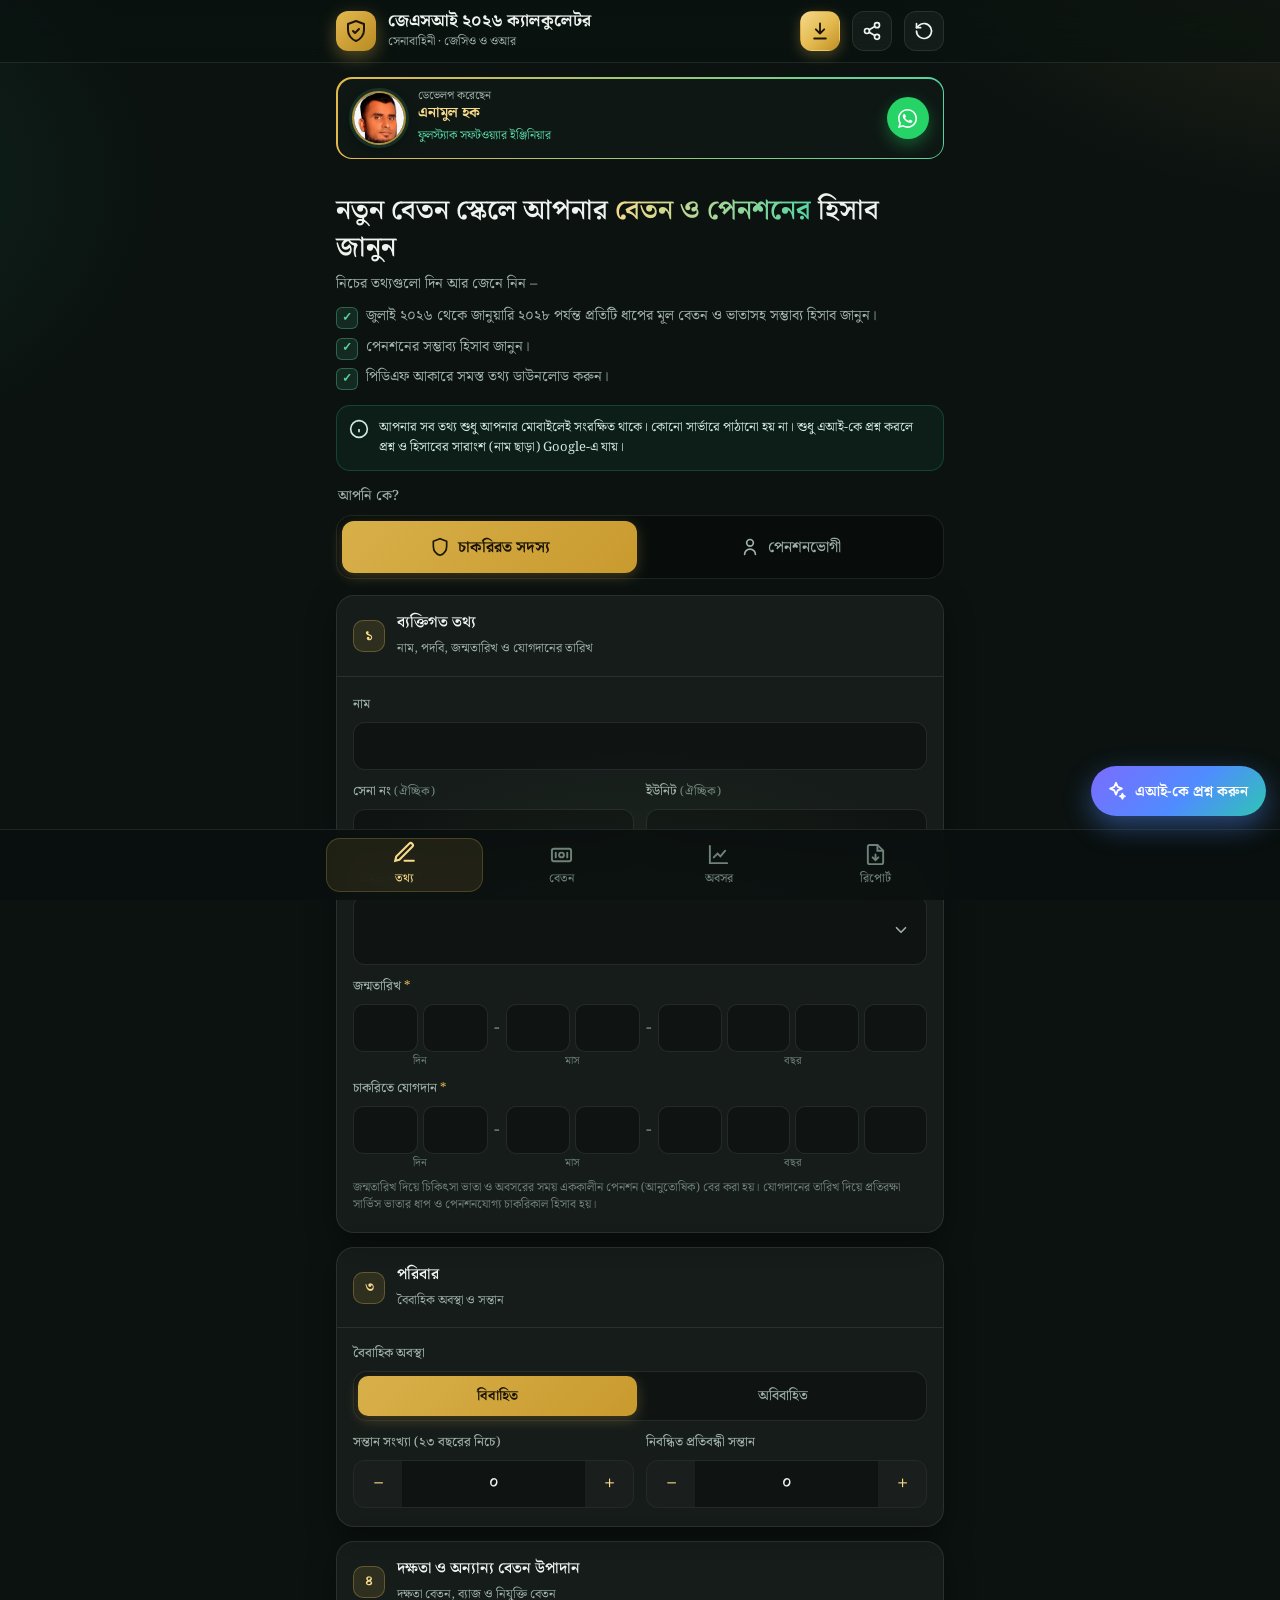
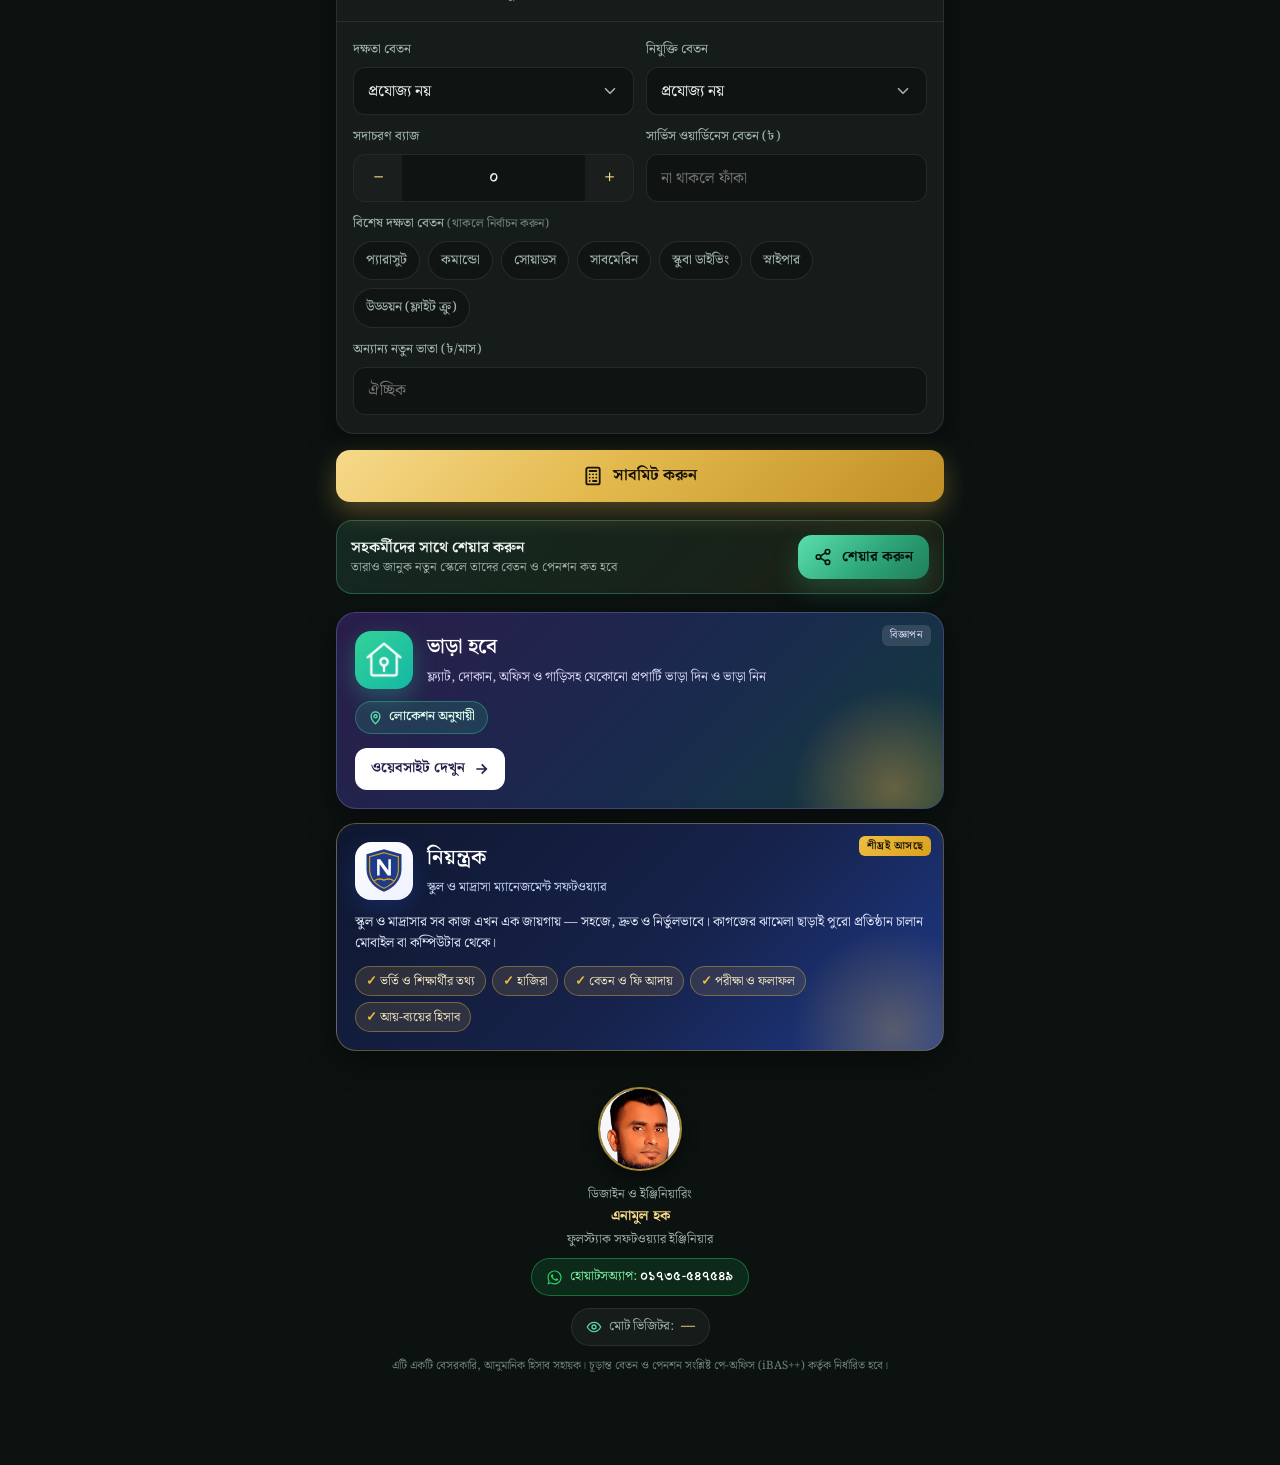
==== commit 52c95dcd: "Credit: name only + WhatsApp contact; sharper, larger developer photo Co-Authored-By: Claude Opus 5." ====
--- a/index.html
+++ b/index.html
@@ -6,7 +6,7 @@
   <meta name="theme-color" content="#0b1210" />
   <title>জেএসআই ২০২৬ বেতন ও পেনশন ক্যালকুলেটর | সেনাবাহিনী জেসিও ও ওআর</title>
   <meta name="description" content="জেএসআই ০১/২০২৬ অনুযায়ী সেনাবাহিনীর জেসিও ও ওআর সদস্যদের নতুন মূল বেতন, ধাপে ধাপে বেতন বৃদ্ধি, ভাতা ও পেনশনের হিসাব — পিডিএফ রিপোর্টসহ।" />
-  <meta name="author" content="কর্পোরাল (টিএভি) এনামুল হক — ফুলস্ট্যাক সফটওয়্যার ইঞ্জিনিয়ার" />
+  <meta name="author" content="এনামুল হক — ফুলস্ট্যাক সফটওয়্যার ইঞ্জিনিয়ার" />
   <!-- লিংক শেয়ার করলে যে প্রিভিউ দেখা যায় (Facebook, WhatsApp, Messenger, Telegram) -->
   <!-- __SITE__ ডিপ্লয়ের সময় সাইটের আসল ঠিকানায় বদলে যায় (.github/workflows/deploy.yml) -->
   <link rel="canonical" href="__SITE__" />
@@ -62,12 +62,13 @@
 
   <div class="dev-ribbon">
     <div class="in">
-      <img class="avatar" src="assets/img/developer.jpg" alt="কর্পোরাল (টিএভি) এনামুল হক" width="44" height="44" />
+      <img class="avatar" src="assets/img/developer.jpg" alt="এনামুল হক" width="54" height="54" />
       <div>
         <small>ডেভেলপ করেছেন</small>
-        <b id="dev-name">কর্পোরাল (টিএভি) এনামুল হক <small class="corps">ইএমই</small></b>
+        <b id="dev-name">এনামুল হক</b>
         <span class="role" id="dev-role">ফুলস্ট্যাক সফটওয়্যার ইঞ্জিনিয়ার</span>
       </div>
+      <a class="dev-wa" id="devWa" href="https://wa.me/8801735547549" target="_blank" rel="noopener" aria-label="হোয়াটসঅ্যাপে যোগাযোগ"><svg viewBox="0 0 24 24" fill="currentColor" aria-hidden="true"><path d="M12.04 2C6.58 2 2.13 6.45 2.13 11.91c0 1.75.46 3.45 1.32 4.95L2.05 22l5.25-1.38a9.9 9.9 0 0 0 4.74 1.21h.01c5.46 0 9.91-4.45 9.91-9.91 0-2.65-1.03-5.14-2.9-7.01A9.82 9.82 0 0 0 12.04 2Zm0 18.15h-.01a8.2 8.2 0 0 1-4.19-1.15l-.3-.18-3.12.82.83-3.04-.2-.31a8.2 8.2 0 0 1-1.26-4.38c0-4.54 3.7-8.23 8.25-8.23 2.2 0 4.27.86 5.82 2.42a8.18 8.18 0 0 1 2.41 5.82c0 4.54-3.7 8.23-8.23 8.23Zm4.52-6.16c-.25-.12-1.47-.72-1.69-.81-.23-.08-.39-.12-.56.12-.17.25-.64.81-.78.97-.14.17-.29.19-.54.06-.25-.12-1.05-.39-1.99-1.23-.74-.66-1.23-1.47-1.38-1.72-.14-.25-.02-.38.11-.51.11-.11.25-.29.37-.43.12-.14.17-.25.25-.41.08-.17.04-.31-.02-.43-.06-.12-.56-1.34-.76-1.84-.2-.48-.41-.42-.56-.43h-.48c-.17 0-.43.06-.66.31-.23.25-.86.85-.86 2.07 0 1.22.89 2.4 1.01 2.56.12.17 1.75 2.67 4.24 3.74.59.26 1.05.41 1.41.52.59.19 1.13.16 1.56.1.48-.07 1.47-.6 1.67-1.18.21-.58.21-1.07.14-1.18-.06-.1-.22-.16-.47-.28Z"/></svg></a>
     </div>
   </div>
 
@@ -321,10 +322,11 @@
   </a>
 
   <footer class="footer">
-    <img class="dev-photo" src="assets/img/developer.jpg" alt="কর্পোরাল (টিএভি) এনামুল হক" width="72" height="72" loading="lazy" />
+    <img class="dev-photo" src="assets/img/developer.jpg" alt="এনামুল হক" width="84" height="84" loading="lazy" />
     <div>ডিজাইন ও ইঞ্জিনিয়ারিং</div>
-    <div class="devname">কর্পোরাল (টিএভি) এনামুল হক <small class="corps">ইএমই</small></div>
+    <div class="devname">এনামুল হক</div>
     <div>ফুলস্ট্যাক সফটওয়্যার ইঞ্জিনিয়ার</div>
+    <a class="wa-pill" id="footWa" href="https://wa.me/8801735547549" target="_blank" rel="noopener"><svg viewBox="0 0 24 24" fill="currentColor" aria-hidden="true"><path d="M12.04 2C6.58 2 2.13 6.45 2.13 11.91c0 1.75.46 3.45 1.32 4.95L2.05 22l5.25-1.38a9.9 9.9 0 0 0 4.74 1.21h.01c5.46 0 9.91-4.45 9.91-9.91 0-2.65-1.03-5.14-2.9-7.01A9.82 9.82 0 0 0 12.04 2Zm0 18.15h-.01a8.2 8.2 0 0 1-4.19-1.15l-.3-.18-3.12.82.83-3.04-.2-.31a8.2 8.2 0 0 1-1.26-4.38c0-4.54 3.7-8.23 8.25-8.23 2.2 0 4.27.86 5.82 2.42a8.18 8.18 0 0 1 2.41 5.82c0 4.54-3.7 8.23-8.23 8.23Zm4.52-6.16c-.25-.12-1.47-.72-1.69-.81-.23-.08-.39-.12-.56.12-.17.25-.64.81-.78.97-.14.17-.29.19-.54.06-.25-.12-1.05-.39-1.99-1.23-.74-.66-1.23-1.47-1.38-1.72-.14-.25-.02-.38.11-.51.11-.11.25-.29.37-.43.12-.14.17-.25.25-.41.08-.17.04-.31-.02-.43-.06-.12-.56-1.34-.76-1.84-.2-.48-.41-.42-.56-.43h-.48c-.17 0-.43.06-.66.31-.23.25-.86.85-.86 2.07 0 1.22.89 2.4 1.01 2.56.12.17 1.75 2.67 4.24 3.74.59.26 1.05.41 1.41.52.59.19 1.13.16 1.56.1.48-.07 1.47-.6 1.67-1.18.21-.58.21-1.07.14-1.18-.06-.1-.22-.16-.47-.28Z"/></svg><span>হোয়াটসঅ্যাপ: <b id="footWaNum">০১৭৩৫-৫৪৭৫৪৯</b></span></a>
     <div class="site-meta">
       <div class="visit-count" id="visitCount">
         <svg viewBox="0 0 24 24" fill="none" stroke="currentColor" stroke-width="2" stroke-linecap="round" stroke-linejoin="round"><path d="M2 12s3.5-7 10-7 10 7 10 7-3.5 7-10 7S2 12 2 12Z"/><circle cx="12" cy="12" r="3"/></svg>
@@ -394,6 +396,21 @@
     </div>
   </div>
 </div>
+<div class="fb-pop-wrap" id="adPop" hidden>
+  <div class="fb-pop ad-pop" role="dialog" aria-modal="true" aria-labelledby="adPopTitle">
+    <button type="button" class="fb-pop-x" id="adPopX" aria-label="বন্ধ করুন">×</button>
+    <span class="ap-tag">বিজ্ঞাপন</span>
+    <div class="ad-pop-head">
+      <img src="assets/img/varahobey-logo.png" alt="ভাড়া হবে লোগো" width="56" height="56" />
+      <h4 id="adPopTitle">ভাড়া হবে</h4>
+    </div>
+    <p id="adPopTag"></p>
+    <div class="fb-pop-btns">
+      <a class="fb-btn ad-go" id="adPopGo" target="_blank" rel="noopener">ওয়েবসাইট দেখুন</a>
+      <button type="button" class="fb-later" id="adPopLater">পরে</button>
+    </div>
+  </div>
+</div>
 <div class="fb-pop-wrap" id="installSheet" hidden>
   <div class="fb-pop inst-pop" role="dialog" aria-modal="true" aria-labelledby="instTitle">
     <button type="button" class="fb-pop-x" id="instX" aria-label="বন্ধ করুন">×</button>
@@ -411,7 +428,6 @@
 <script src="assets/vendor/html2pdf.bundle.min.js" defer></script>
 <script src="assets/vendor/qrcode-generator.min.js" defer></script>
 <script src="assets/js/counter.js?v=dev" defer></script>
-<script src="assets/js/ai-kb.js?v=dev"></script>
 <script src="assets/js/ai.js?v=dev"></script>
 </body>
 </html>
--- a/assets/css/style.css
+++ b/assets/css/style.css
@@ -87,7 +87,7 @@
   border-radius: 14.5px; background: #0e1714; padding: 10px 14px; display: flex; align-items: center; gap: 12px;
 }
 .dev-ribbon .avatar {
-  width: 44px; height: 44px; border-radius: 50%; flex: none; object-fit: cover; object-position: center 20%;
+  width: 54px; height: 54px; border-radius: 50%; flex: none; object-fit: cover; object-position: center 35%;
   border: 2px solid rgba(227,185,78,.75); box-shadow: 0 0 0 3px rgba(87,211,162,.15), 0 4px 12px rgba(0,0,0,.4);
 }
 .dev-ribbon small { display: block; color: var(--muted); font-size: 11.5px; line-height: 1.3; }
@@ -457,7 +457,7 @@
 .install-card .ic-x { width: 30px; height: 38px; border: 0; background: none; color: var(--muted); font-size: 22px; cursor: pointer; }
 
 /* ফুটার */
-.footer .dev-photo { width: 72px; height: 72px; border-radius: 50%; object-fit: cover; object-position: center 20%; border: 2px solid rgba(227,185,78,.7); box-shadow: 0 6px 18px rgba(0,0,0,.45); margin-bottom: 6px; }
+.footer .dev-photo { width: 84px; height: 84px; border-radius: 50%; object-fit: cover; object-position: center 35%; border: 2px solid rgba(227,185,78,.7); box-shadow: 0 6px 18px rgba(0,0,0,.45); margin-bottom: 6px; }
 .footer { text-align: center; padding: 22px 10px 8px; color: var(--muted); font-size: 12.5px; line-height: 1.7; }
 .footer .devname { color: var(--gold-2); font-weight: 700; font-size: 14px; }
 
@@ -757,3 +757,49 @@
 .ai-input button svg { width: 20px; height: 20px; }
 .ai-note { font-size: 11px; color: var(--dim); margin-top: 8px; line-height: 1.45; text-align: center; }
 @media (min-width: 700px) { .ai-sheet { align-items: center; } .ai-panel { border-radius: 22px; border-bottom: 1px solid var(--border); } }
+
+/* এআই চ্যাটের ভেতরে ফেসবুক/বিজ্ঞাপন কার্ড */
+.ai-promo { align-self: stretch; flex: none; display: block; position: relative; padding: 12px 13px; border-radius: 16px; border: 1px solid var(--border); background: linear-gradient(135deg, rgba(24,119,242,.14), rgba(24,119,242,.04)); color: inherit; text-decoration: none; animation: rise .35s var(--ease) both; }
+.ai-promo.vh { background: linear-gradient(135deg, rgba(46,190,140,.16), rgba(46,190,140,.04)); border-color: rgba(46,190,140,.35); }
+.ai-promo .ap-row { display: flex; gap: 11px; align-items: center; }
+.ai-promo .ap-row b { display: block; font-size: 14.5px; }
+.ai-promo .ap-row small { display: block; color: var(--muted); font-size: 12.5px; line-height: 1.5; margin-top: 2px; }
+.ai-promo img { border-radius: 11px; flex: none; }
+.ap-ic.fb { width: 40px; height: 40px; flex: none; border-radius: 12px; display: grid; place-items: center; background: #1877f2; color: #fff; font: 700 22px/1 system-ui, sans-serif; }
+.ap-btn { display: block; margin-top: 10px; text-align: center; padding: 9px 12px; border-radius: 12px; font-weight: 700; font-size: 14px; text-decoration: none; }
+.ap-btn.fb { background: #1877f2; color: #fff; }
+.ap-btn.vh { background: var(--green, #2ebe8c); color: #06140f; }
+.ap-tag { position: absolute; right: 10px; top: 8px; font-size: 10.5px; color: var(--muted); border: 1px solid var(--border); border-radius: 999px; padding: 1px 7px; }
+.ai-promo.vh .ap-row { padding-right: 52px; }
+
+/* মাঝে মাঝে আসা "ভাড়া হবে" পপআপ */
+.ad-pop { border-color: rgba(46,190,140,.4); background: linear-gradient(160deg, #12241d, #101a17); }
+.ad-pop .ap-tag { right: 48px; top: 14px; }
+.ad-pop-head { display: flex; gap: 13px; align-items: center; margin-top: 4px; padding-right: 30px; }
+.ad-pop-head img { width: 56px; height: 56px; border-radius: 15px; flex: none; box-shadow: 0 8px 22px rgba(46,190,140,.35); }
+.ad-pop-head h4 { margin: 0; font-size: 19px; }
+.ad-pop p { font-size: 14.5px !important; color: var(--muted); margin-top: 10px !important; }
+.ad-pop .ad-go { background: var(--green, #2ebe8c); color: #06140f; }
+
+/* হিসাবের ফলাফলের ভেতরে "ভাড়া হবে" কার্ড */
+.inl-ad { position: relative; margin: 14px 0; border-radius: 18px; border: 1px solid rgba(46,190,140,.35); background: linear-gradient(135deg, rgba(46,190,140,.15), rgba(46,190,140,.04)); animation: rise .35s var(--ease) both; transition: opacity .25s, transform .25s; }
+.inl-ad.bye { opacity: 0; transform: scale(.97); }
+.inl-ad > a { display: block; padding: 14px 15px; color: inherit; text-decoration: none; }
+.inl-ad-row { display: flex; gap: 12px; align-items: center; padding-right: 64px; }
+.inl-ad-row img { border-radius: 13px; flex: none; box-shadow: 0 6px 18px rgba(46,190,140,.3); }
+.inl-ad-row b { display: block; font-size: 15.5px; }
+.inl-ad-row small { display: block; color: var(--muted); font-size: 12.5px; line-height: 1.5; margin-top: 2px; }
+.inl-ad-tag { position: absolute; right: 48px; top: 12px; font-size: 10.5px; color: var(--muted); border: 1px solid var(--border); border-radius: 999px; padding: 1px 7px; }
+.inl-ad-go { display: block; margin-top: 11px; text-align: center; padding: 9px 12px; border-radius: 12px; font-weight: 700; font-size: 14px; background: var(--green, #2ebe8c); color: #06140f; }
+.inl-ad-x { position: absolute; right: 6px; top: 4px; z-index: 2; width: 38px; height: 38px; border: 0; border-radius: 50%; background: none; color: var(--muted); font-size: 24px; line-height: 1; cursor: pointer; }
+.inl-ad-x:active { background: rgba(255,255,255,.06); }
+
+/* হোয়াটসঅ্যাপ যোগাযোগ */
+.dev-ribbon .in > div { flex: 1; min-width: 0; }
+.dev-wa { flex: none; width: 42px; height: 42px; border-radius: 50%; display: grid; place-items: center; background: #25d366; color: #fff; box-shadow: 0 6px 16px rgba(37,211,102,.35); transition: transform .15s; }
+.dev-wa:active { transform: scale(.94); }
+.dev-wa svg { width: 23px; height: 23px; }
+.wa-pill { display: inline-flex; align-items: center; gap: 7px; margin-top: 8px; padding: 7px 14px; border-radius: 999px; background: rgba(37,211,102,.12); border: 1px solid rgba(37,211,102,.4); color: #7ef0a8; text-decoration: none; font-size: 13px; }
+.wa-pill svg { width: 17px; height: 17px; color: #25d366; }
+.wa-pill b { color: #fff; font-weight: 700; letter-spacing: .3px; }
+.rpt .rh .devbox .wa { display: block; color: #1a7f45; font-weight: 600; margin-top: 1px; }
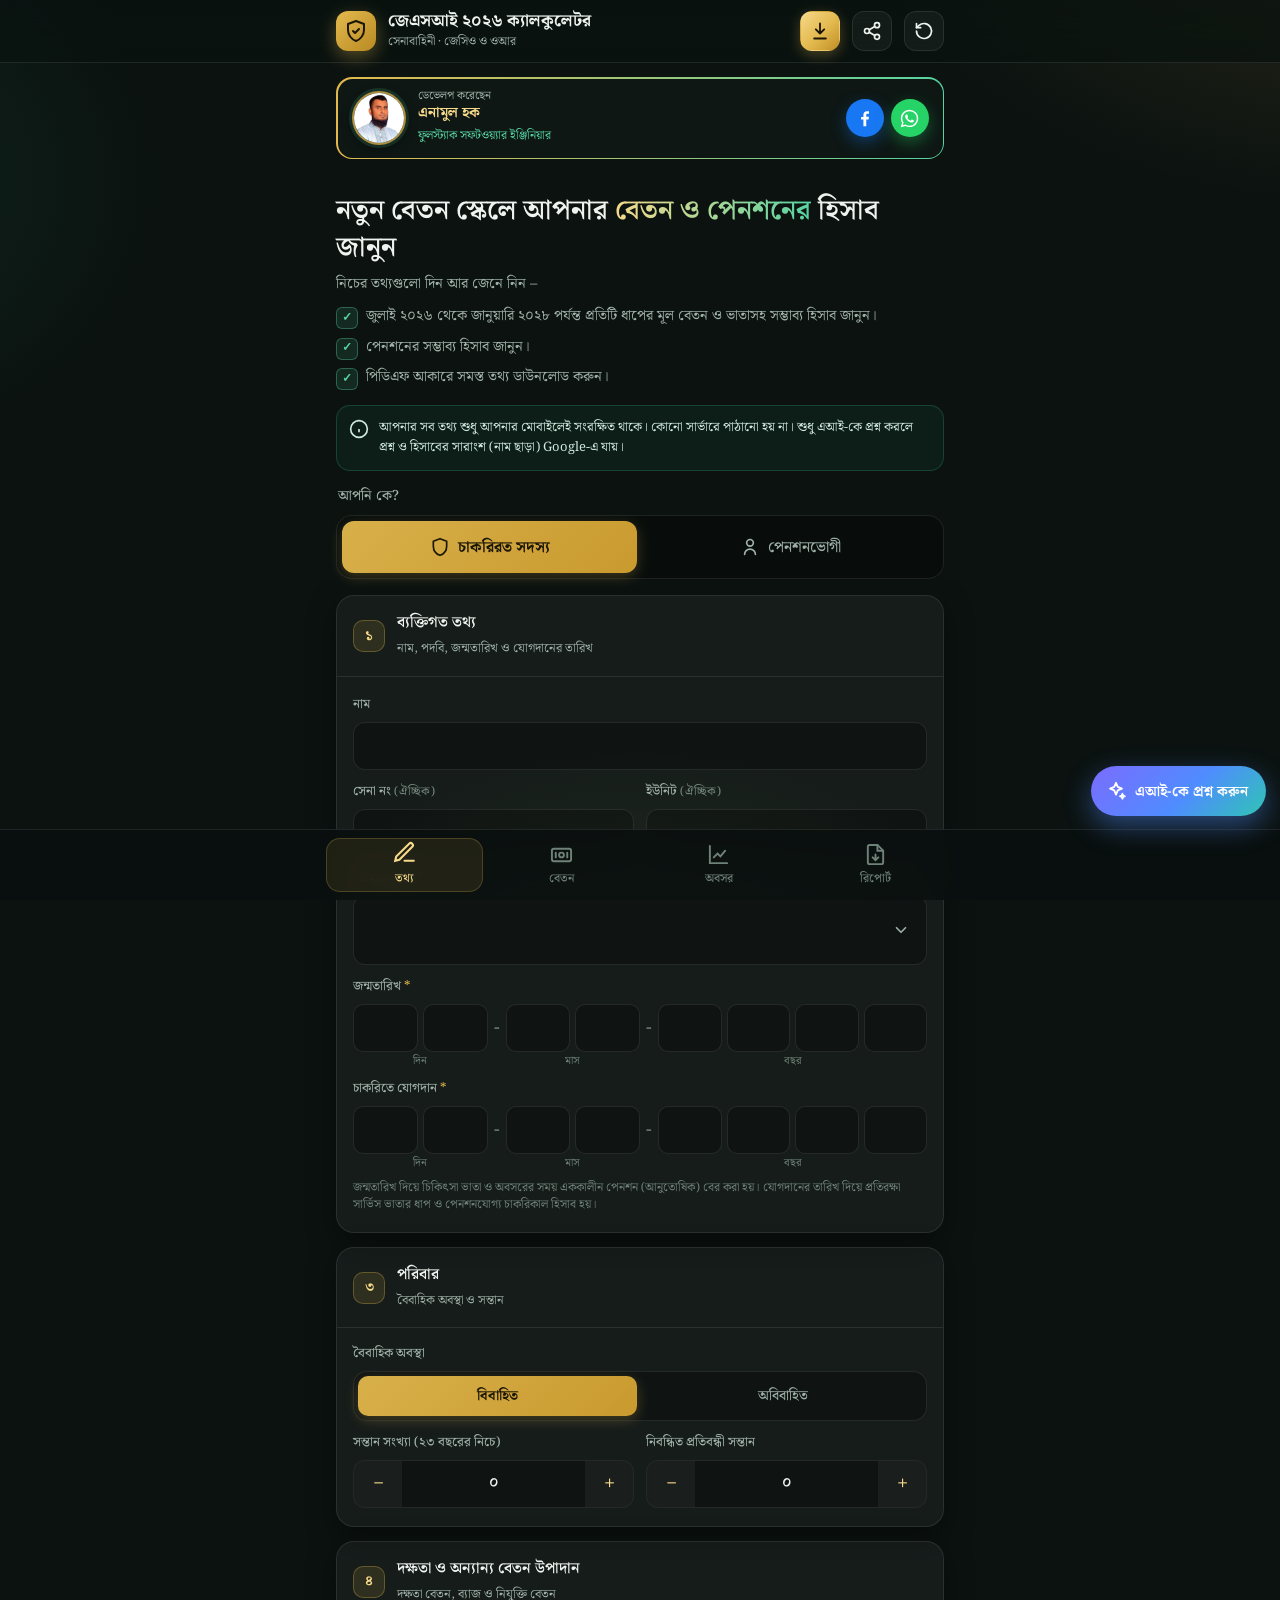
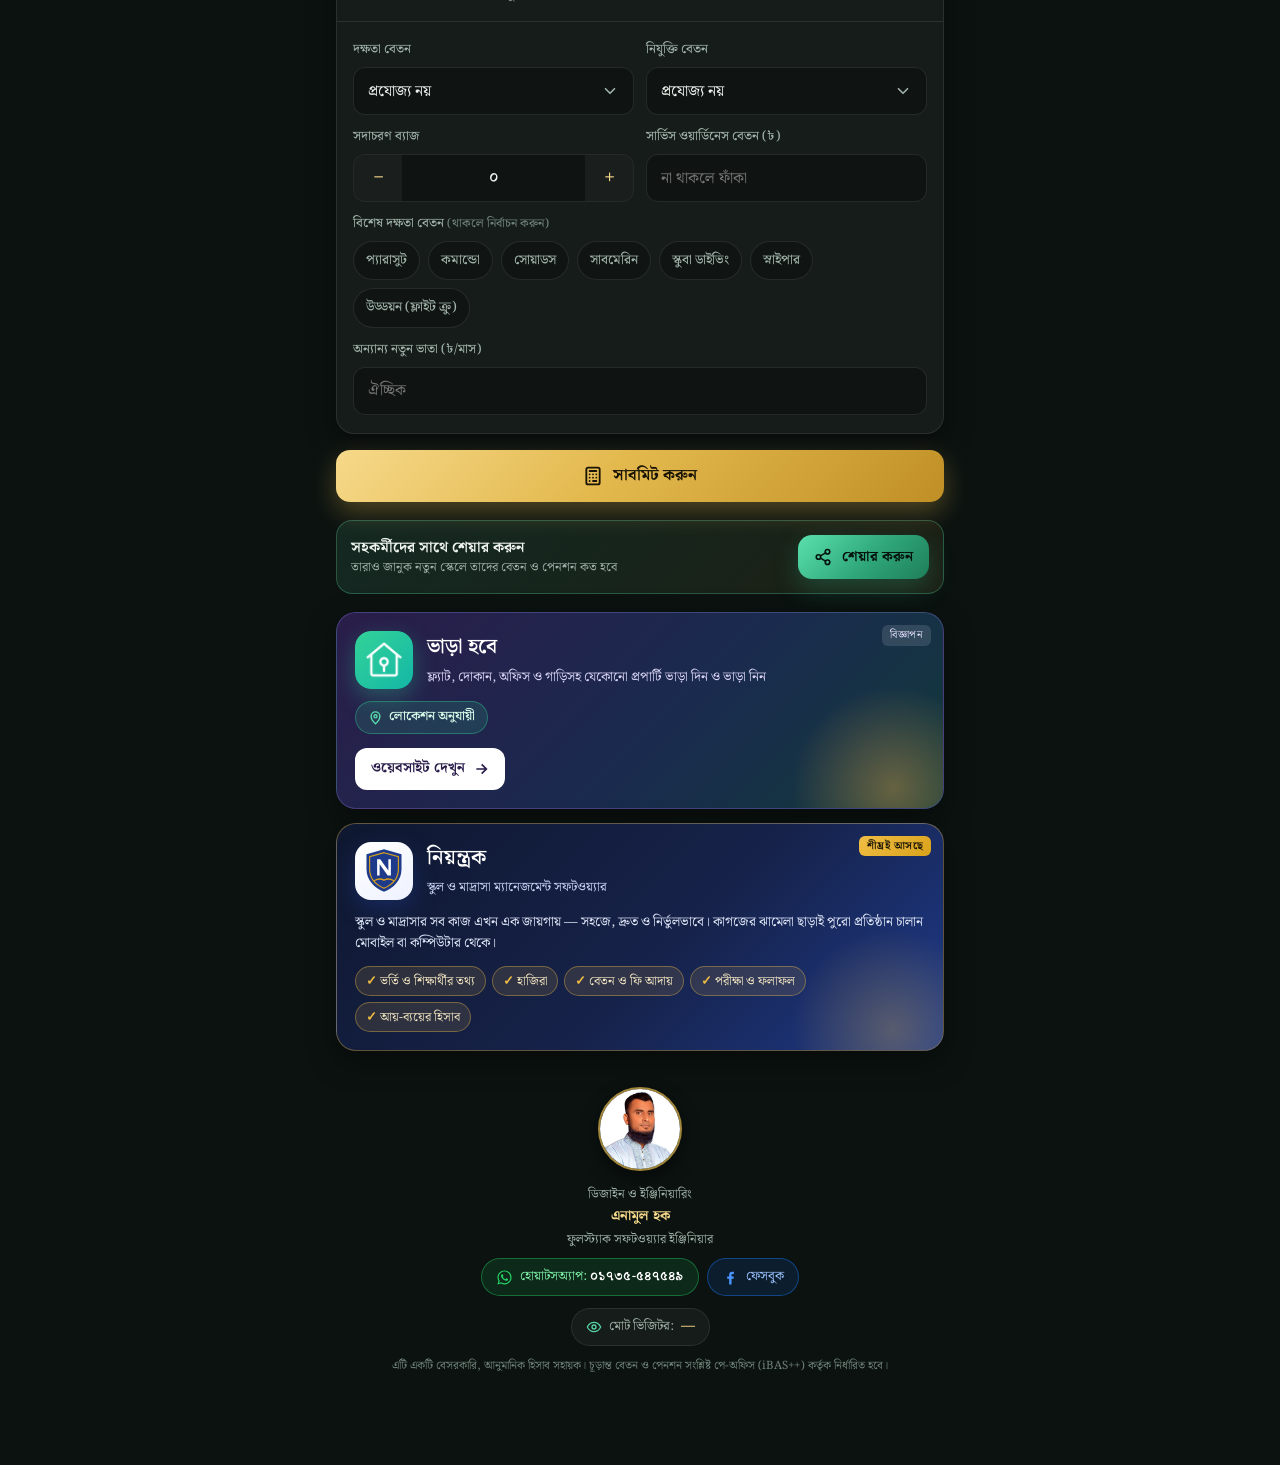
==== commit 8bea486d: "Facebook button beside WhatsApp (header ribbon and footer) Co-Authored-By: Claude Opus 5.5 <noreply@" ====
--- a/index.html
+++ b/index.html
@@ -68,7 +68,10 @@
         <b id="dev-name">এনামুল হক</b>
         <span class="role" id="dev-role">ফুলস্ট্যাক সফটওয়্যার ইঞ্জিনিয়ার</span>
       </div>
-      <a class="dev-wa" id="devWa" href="https://wa.me/8801735547549" target="_blank" rel="noopener" aria-label="হোয়াটসঅ্যাপে যোগাযোগ"><svg viewBox="0 0 24 24" fill="currentColor" aria-hidden="true"><path d="M12.04 2C6.58 2 2.13 6.45 2.13 11.91c0 1.75.46 3.45 1.32 4.95L2.05 22l5.25-1.38a9.9 9.9 0 0 0 4.74 1.21h.01c5.46 0 9.91-4.45 9.91-9.91 0-2.65-1.03-5.14-2.9-7.01A9.82 9.82 0 0 0 12.04 2Zm0 18.15h-.01a8.2 8.2 0 0 1-4.19-1.15l-.3-.18-3.12.82.83-3.04-.2-.31a8.2 8.2 0 0 1-1.26-4.38c0-4.54 3.7-8.23 8.25-8.23 2.2 0 4.27.86 5.82 2.42a8.18 8.18 0 0 1 2.41 5.82c0 4.54-3.7 8.23-8.23 8.23Zm4.52-6.16c-.25-.12-1.47-.72-1.69-.81-.23-.08-.39-.12-.56.12-.17.25-.64.81-.78.97-.14.17-.29.19-.54.06-.25-.12-1.05-.39-1.99-1.23-.74-.66-1.23-1.47-1.38-1.72-.14-.25-.02-.38.11-.51.11-.11.25-.29.37-.43.12-.14.17-.25.25-.41.08-.17.04-.31-.02-.43-.06-.12-.56-1.34-.76-1.84-.2-.48-.41-.42-.56-.43h-.48c-.17 0-.43.06-.66.31-.23.25-.86.85-.86 2.07 0 1.22.89 2.4 1.01 2.56.12.17 1.75 2.67 4.24 3.74.59.26 1.05.41 1.41.52.59.19 1.13.16 1.56.1.48-.07 1.47-.6 1.67-1.18.21-.58.21-1.07.14-1.18-.06-.1-.22-.16-.47-.28Z"/></svg></a>
+      <div class="dev-links">
+        <a class="dev-fb" id="devFb" href="https://www.facebook.com/anamul.haque.22772" target="_blank" rel="noopener" aria-label="ফেসবুকে ফলো করুন"><svg viewBox="0 0 24 24" fill="currentColor" aria-hidden="true"><path d="M13.5 22v-8.2h2.8l.4-3.2h-3.2V8.6c0-.9.3-1.6 1.6-1.6h1.7V4.1c-.3 0-1.3-.1-2.5-.1-2.5 0-4.2 1.5-4.2 4.3v2.4H7.3v3.2h2.8V22h3.4Z"/></svg></a>
+        <a class="dev-wa" id="devWa" href="https://wa.me/8801735547549" target="_blank" rel="noopener" aria-label="হোয়াটসঅ্যাপে যোগাযোগ"><svg viewBox="0 0 24 24" fill="currentColor" aria-hidden="true"><path d="M12.04 2C6.58 2 2.13 6.45 2.13 11.91c0 1.75.46 3.45 1.32 4.95L2.05 22l5.25-1.38a9.9 9.9 0 0 0 4.74 1.21h.01c5.46 0 9.91-4.45 9.91-9.91 0-2.65-1.03-5.14-2.9-7.01A9.82 9.82 0 0 0 12.04 2Zm0 18.15h-.01a8.2 8.2 0 0 1-4.19-1.15l-.3-.18-3.12.82.83-3.04-.2-.31a8.2 8.2 0 0 1-1.26-4.38c0-4.54 3.7-8.23 8.25-8.23 2.2 0 4.27.86 5.82 2.42a8.18 8.18 0 0 1 2.41 5.82c0 4.54-3.7 8.23-8.23 8.23Zm4.52-6.16c-.25-.12-1.47-.72-1.69-.81-.23-.08-.39-.12-.56.12-.17.25-.64.81-.78.97-.14.17-.29.19-.54.06-.25-.12-1.05-.39-1.99-1.23-.74-.66-1.23-1.47-1.38-1.72-.14-.25-.02-.38.11-.51.11-.11.25-.29.37-.43.12-.14.17-.25.25-.41.08-.17.04-.31-.02-.43-.06-.12-.56-1.34-.76-1.84-.2-.48-.41-.42-.56-.43h-.48c-.17 0-.43.06-.66.31-.23.25-.86.85-.86 2.07 0 1.22.89 2.4 1.01 2.56.12.17 1.75 2.67 4.24 3.74.59.26 1.05.41 1.41.52.59.19 1.13.16 1.56.1.48-.07 1.47-.6 1.67-1.18.21-.58.21-1.07.14-1.18-.06-.1-.22-.16-.47-.28Z"/></svg></a>
+      </div>
     </div>
   </div>
 
@@ -326,7 +329,10 @@
     <div>ডিজাইন ও ইঞ্জিনিয়ারিং</div>
     <div class="devname">এনামুল হক</div>
     <div>ফুলস্ট্যাক সফটওয়্যার ইঞ্জিনিয়ার</div>
-    <a class="wa-pill" id="footWa" href="https://wa.me/8801735547549" target="_blank" rel="noopener"><svg viewBox="0 0 24 24" fill="currentColor" aria-hidden="true"><path d="M12.04 2C6.58 2 2.13 6.45 2.13 11.91c0 1.75.46 3.45 1.32 4.95L2.05 22l5.25-1.38a9.9 9.9 0 0 0 4.74 1.21h.01c5.46 0 9.91-4.45 9.91-9.91 0-2.65-1.03-5.14-2.9-7.01A9.82 9.82 0 0 0 12.04 2Zm0 18.15h-.01a8.2 8.2 0 0 1-4.19-1.15l-.3-.18-3.12.82.83-3.04-.2-.31a8.2 8.2 0 0 1-1.26-4.38c0-4.54 3.7-8.23 8.25-8.23 2.2 0 4.27.86 5.82 2.42a8.18 8.18 0 0 1 2.41 5.82c0 4.54-3.7 8.23-8.23 8.23Zm4.52-6.16c-.25-.12-1.47-.72-1.69-.81-.23-.08-.39-.12-.56.12-.17.25-.64.81-.78.97-.14.17-.29.19-.54.06-.25-.12-1.05-.39-1.99-1.23-.74-.66-1.23-1.47-1.38-1.72-.14-.25-.02-.38.11-.51.11-.11.25-.29.37-.43.12-.14.17-.25.25-.41.08-.17.04-.31-.02-.43-.06-.12-.56-1.34-.76-1.84-.2-.48-.41-.42-.56-.43h-.48c-.17 0-.43.06-.66.31-.23.25-.86.85-.86 2.07 0 1.22.89 2.4 1.01 2.56.12.17 1.75 2.67 4.24 3.74.59.26 1.05.41 1.41.52.59.19 1.13.16 1.56.1.48-.07 1.47-.6 1.67-1.18.21-.58.21-1.07.14-1.18-.06-.1-.22-.16-.47-.28Z"/></svg><span>হোয়াটসঅ্যাপ: <b id="footWaNum">০১৭৩৫-৫৪৭৫৪৯</b></span></a>
+    <div class="contact-pills">
+      <a class="wa-pill" id="footWa" href="https://wa.me/8801735547549" target="_blank" rel="noopener"><svg viewBox="0 0 24 24" fill="currentColor" aria-hidden="true"><path d="M12.04 2C6.58 2 2.13 6.45 2.13 11.91c0 1.75.46 3.45 1.32 4.95L2.05 22l5.25-1.38a9.9 9.9 0 0 0 4.74 1.21h.01c5.46 0 9.91-4.45 9.91-9.91 0-2.65-1.03-5.14-2.9-7.01A9.82 9.82 0 0 0 12.04 2Zm0 18.15h-.01a8.2 8.2 0 0 1-4.19-1.15l-.3-.18-3.12.82.83-3.04-.2-.31a8.2 8.2 0 0 1-1.26-4.38c0-4.54 3.7-8.23 8.25-8.23 2.2 0 4.27.86 5.82 2.42a8.18 8.18 0 0 1 2.41 5.82c0 4.54-3.7 8.23-8.23 8.23Zm4.52-6.16c-.25-.12-1.47-.72-1.69-.81-.23-.08-.39-.12-.56.12-.17.25-.64.81-.78.97-.14.17-.29.19-.54.06-.25-.12-1.05-.39-1.99-1.23-.74-.66-1.23-1.47-1.38-1.72-.14-.25-.02-.38.11-.51.11-.11.25-.29.37-.43.12-.14.17-.25.25-.41.08-.17.04-.31-.02-.43-.06-.12-.56-1.34-.76-1.84-.2-.48-.41-.42-.56-.43h-.48c-.17 0-.43.06-.66.31-.23.25-.86.85-.86 2.07 0 1.22.89 2.4 1.01 2.56.12.17 1.75 2.67 4.24 3.74.59.26 1.05.41 1.41.52.59.19 1.13.16 1.56.1.48-.07 1.47-.6 1.67-1.18.21-.58.21-1.07.14-1.18-.06-.1-.22-.16-.47-.28Z"/></svg><span>হোয়াটসঅ্যাপ: <b id="footWaNum">০১৭৩৫-৫৪৭৫৪৯</b></span></a>
+      <a class="wa-pill fb-pill" id="footFb" href="https://www.facebook.com/anamul.haque.22772" target="_blank" rel="noopener"><svg viewBox="0 0 24 24" fill="currentColor" aria-hidden="true"><path d="M13.5 22v-8.2h2.8l.4-3.2h-3.2V8.6c0-.9.3-1.6 1.6-1.6h1.7V4.1c-.3 0-1.3-.1-2.5-.1-2.5 0-4.2 1.5-4.2 4.3v2.4H7.3v3.2h2.8V22h3.4Z"/></svg><span>ফেসবুক</span></a>
+    </div>
     <div class="site-meta">
       <div class="visit-count" id="visitCount">
         <svg viewBox="0 0 24 24" fill="none" stroke="currentColor" stroke-width="2" stroke-linecap="round" stroke-linejoin="round"><path d="M2 12s3.5-7 10-7 10 7 10 7-3.5 7-10 7S2 12 2 12Z"/><circle cx="12" cy="12" r="3"/></svg>
--- a/assets/css/style.css
+++ b/assets/css/style.css
@@ -87,7 +87,7 @@
   border-radius: 14.5px; background: #0e1714; padding: 10px 14px; display: flex; align-items: center; gap: 12px;
 }
 .dev-ribbon .avatar {
-  width: 54px; height: 54px; border-radius: 50%; flex: none; object-fit: cover; object-position: center 35%;
+  width: 54px; height: 54px; border-radius: 50%; flex: none; object-fit: cover; object-position: center top;
   border: 2px solid rgba(227,185,78,.75); box-shadow: 0 0 0 3px rgba(87,211,162,.15), 0 4px 12px rgba(0,0,0,.4);
 }
 .dev-ribbon small { display: block; color: var(--muted); font-size: 11.5px; line-height: 1.3; }
@@ -457,7 +457,7 @@
 .install-card .ic-x { width: 30px; height: 38px; border: 0; background: none; color: var(--muted); font-size: 22px; cursor: pointer; }
 
 /* ফুটার */
-.footer .dev-photo { width: 84px; height: 84px; border-radius: 50%; object-fit: cover; object-position: center 35%; border: 2px solid rgba(227,185,78,.7); box-shadow: 0 6px 18px rgba(0,0,0,.45); margin-bottom: 6px; }
+.footer .dev-photo { width: 84px; height: 84px; border-radius: 50%; object-fit: cover; object-position: center top; border: 2px solid rgba(227,185,78,.7); box-shadow: 0 6px 18px rgba(0,0,0,.45); margin-bottom: 6px; }
 .footer { text-align: center; padding: 22px 10px 8px; color: var(--muted); font-size: 12.5px; line-height: 1.7; }
 .footer .devname { color: var(--gold-2); font-weight: 700; font-size: 14px; }
 
@@ -803,3 +803,18 @@
 .wa-pill svg { width: 17px; height: 17px; color: #25d366; }
 .wa-pill b { color: #fff; font-weight: 700; letter-spacing: .3px; }
 .rpt .rh .devbox .wa { display: block; color: #1a7f45; font-weight: 600; margin-top: 1px; }
+
+/* ফেসবুক বোতাম (হোয়াটসঅ্যাপের পাশে) */
+.dev-links { display: flex; gap: 8px; flex: none; }
+.dev-fb { flex: none; width: 42px; height: 42px; border-radius: 50%; display: grid; place-items: center; background: #1877f2; color: #fff; box-shadow: 0 6px 16px rgba(24,119,242,.35); transition: transform .15s; }
+.dev-fb:active { transform: scale(.94); }
+.dev-fb svg { width: 22px; height: 22px; }
+.contact-pills { display: flex; flex-wrap: wrap; justify-content: center; gap: 8px; margin-top: 8px; }
+.contact-pills .wa-pill { margin-top: 0; }
+.fb-pill { background: rgba(24,119,242,.13); border-color: rgba(24,119,242,.45); color: #9cc3ff; }
+.fb-pill svg { color: #4b95ff; }
+.dev-ribbon .in > .dev-links { flex: none; gap: 7px; }
+.dev-ribbon .dev-fb, .dev-ribbon .dev-wa { width: 38px; height: 38px; }
+.dev-ribbon .dev-fb svg { width: 20px; height: 20px; }
+.dev-ribbon .dev-wa svg { width: 21px; height: 21px; }
+.dev-ribbon span.role { white-space: nowrap; }
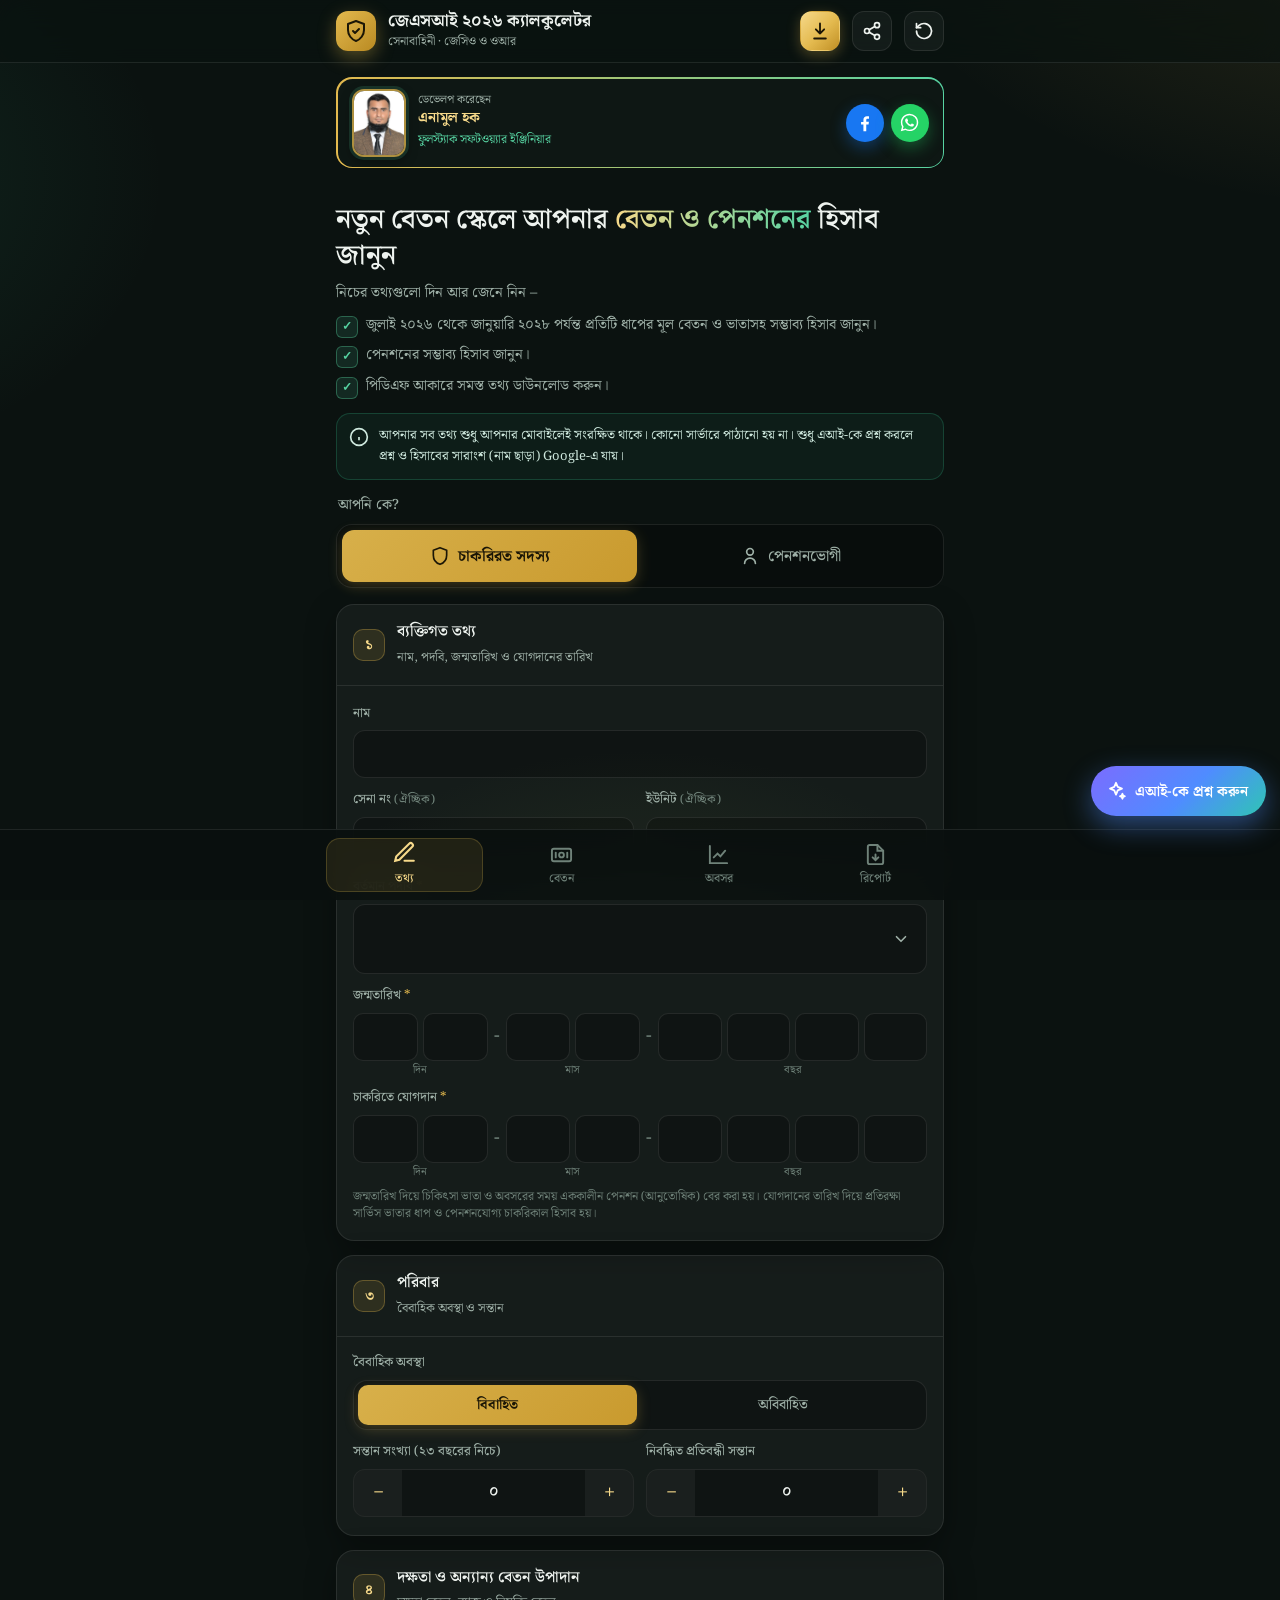
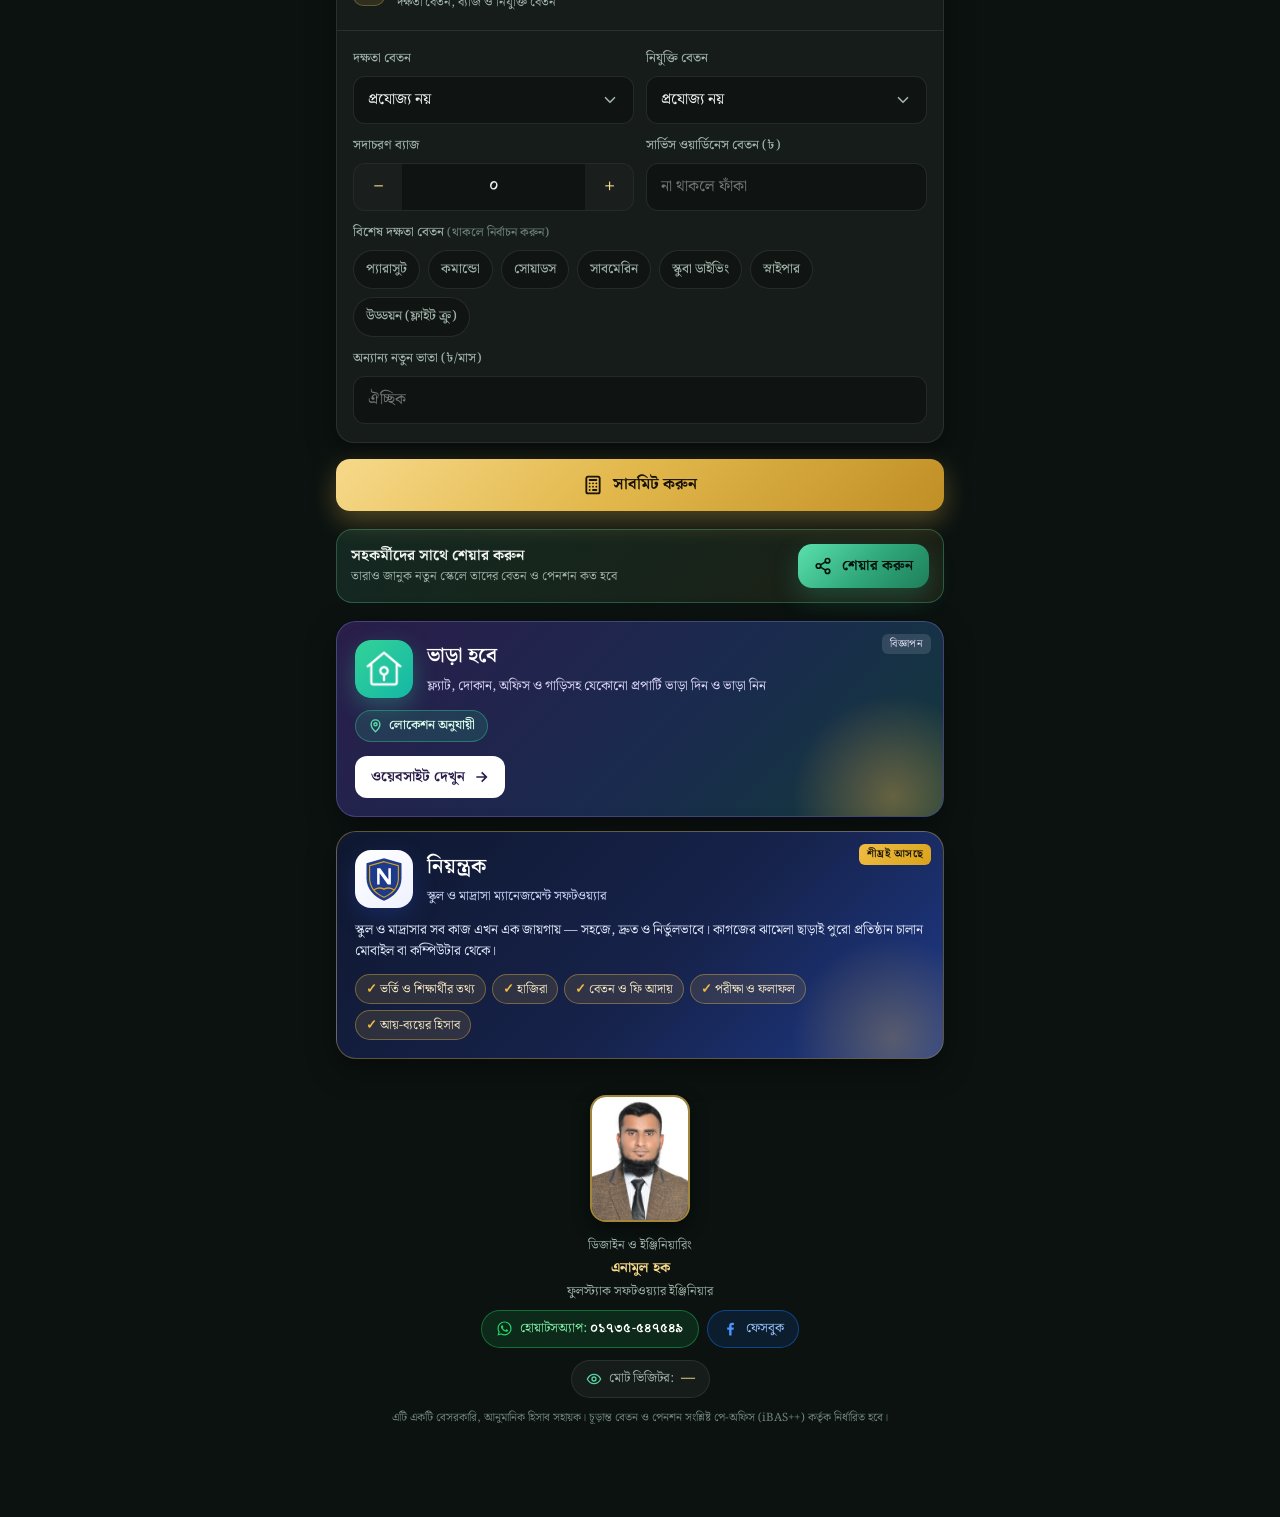
==== commit b1450c74: "Show full developer photo in portrait frames Co-Authored-By: Claude Opus 5.5 <noreply@anthropic.com>" ====
--- a/index.html
+++ b/index.html
@@ -62,7 +62,7 @@
 
   <div class="dev-ribbon">
     <div class="in">
-      <img class="avatar" src="assets/img/developer.jpg" alt="এনামুল হক" width="54" height="54" />
+      <img class="avatar" src="assets/img/developer.jpg" alt="এনামুল হক" width="54" height="68" />
       <div>
         <small>ডেভেলপ করেছেন</small>
         <b id="dev-name">এনামুল হক</b>
@@ -325,7 +325,7 @@
   </a>
 
   <footer class="footer">
-    <img class="dev-photo" src="assets/img/developer.jpg" alt="এনামুল হক" width="84" height="84" loading="lazy" />
+    <img class="dev-photo" src="assets/img/developer.jpg" alt="এনামুল হক" width="100" height="127" loading="lazy" />
     <div>ডিজাইন ও ইঞ্জিনিয়ারিং</div>
     <div class="devname">এনামুল হক</div>
     <div>ফুলস্ট্যাক সফটওয়্যার ইঞ্জিনিয়ার</div>
--- a/assets/css/style.css
+++ b/assets/css/style.css
@@ -87,7 +87,7 @@
   border-radius: 14.5px; background: #0e1714; padding: 10px 14px; display: flex; align-items: center; gap: 12px;
 }
 .dev-ribbon .avatar {
-  width: 54px; height: 54px; border-radius: 50%; flex: none; object-fit: cover; object-position: center top;
+  width: 54px; height: 54px; border-radius: 50%; flex: none; object-fit: cover; object-position: center;
   border: 2px solid rgba(227,185,78,.75); box-shadow: 0 0 0 3px rgba(87,211,162,.15), 0 4px 12px rgba(0,0,0,.4);
 }
 .dev-ribbon small { display: block; color: var(--muted); font-size: 11.5px; line-height: 1.3; }
@@ -457,7 +457,7 @@
 .install-card .ic-x { width: 30px; height: 38px; border: 0; background: none; color: var(--muted); font-size: 22px; cursor: pointer; }
 
 /* ফুটার */
-.footer .dev-photo { width: 84px; height: 84px; border-radius: 50%; object-fit: cover; object-position: center top; border: 2px solid rgba(227,185,78,.7); box-shadow: 0 6px 18px rgba(0,0,0,.45); margin-bottom: 6px; }
+.footer .dev-photo { width: 84px; height: 84px; border-radius: 50%; object-fit: cover; object-position: center; border: 2px solid rgba(227,185,78,.7); box-shadow: 0 6px 18px rgba(0,0,0,.45); margin-bottom: 6px; }
 .footer { text-align: center; padding: 22px 10px 8px; color: var(--muted); font-size: 12.5px; line-height: 1.7; }
 .footer .devname { color: var(--gold-2); font-weight: 700; font-size: 14px; }
 
@@ -818,3 +818,7 @@
 .dev-ribbon .dev-fb svg { width: 20px; height: 20px; }
 .dev-ribbon .dev-wa svg { width: 21px; height: 21px; }
 .dev-ribbon span.role { white-space: nowrap; }
+/* ডেভেলপারের পুরো ছবি (খাড়া আয়তাকার, কাটা ছাড়া) */
+.dev-ribbon .avatar { width: 54px; height: 68px; border-radius: 12px; object-fit: cover; object-position: center top; }
+.footer .dev-photo { width: 100px; height: 127px; border-radius: 16px; object-fit: cover; object-position: center top; }
+.rpt .rh .devbox img { width: 36px; height: 46px; border-radius: 6px; object-position: center top; }
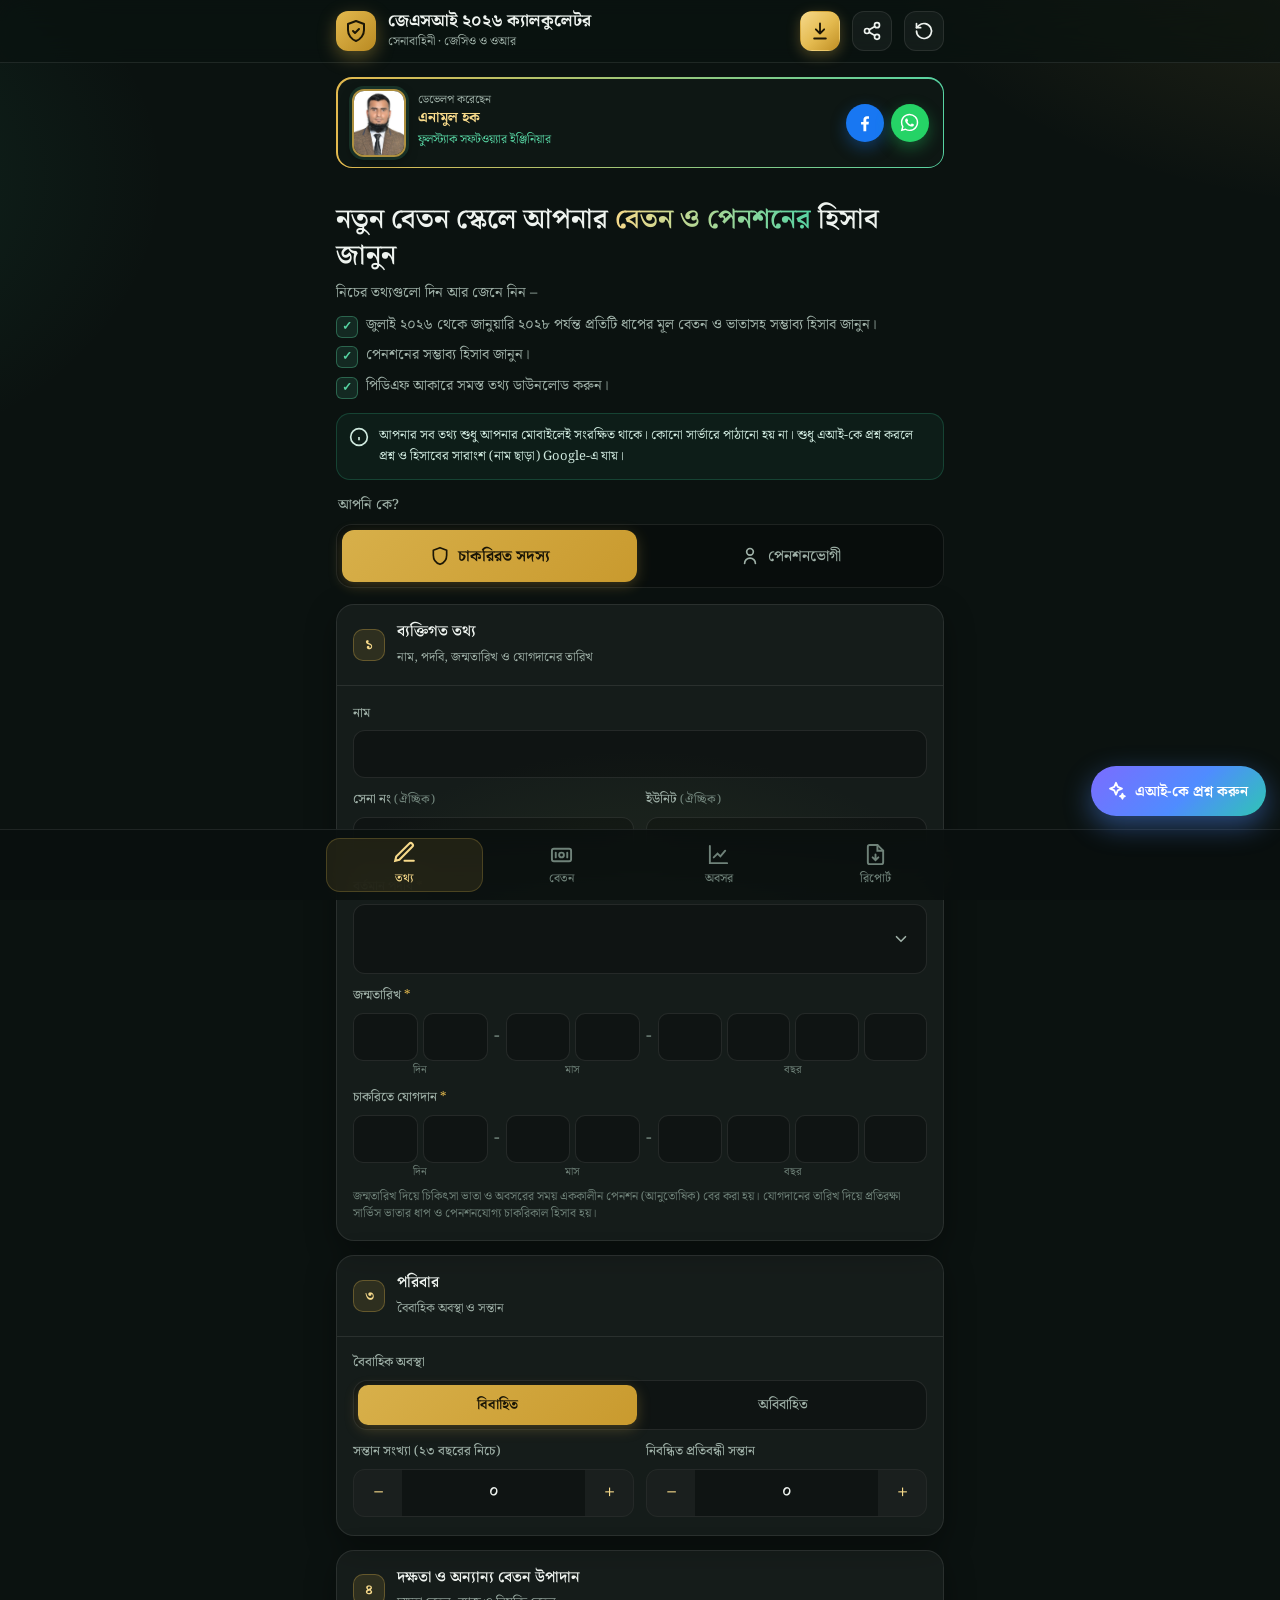
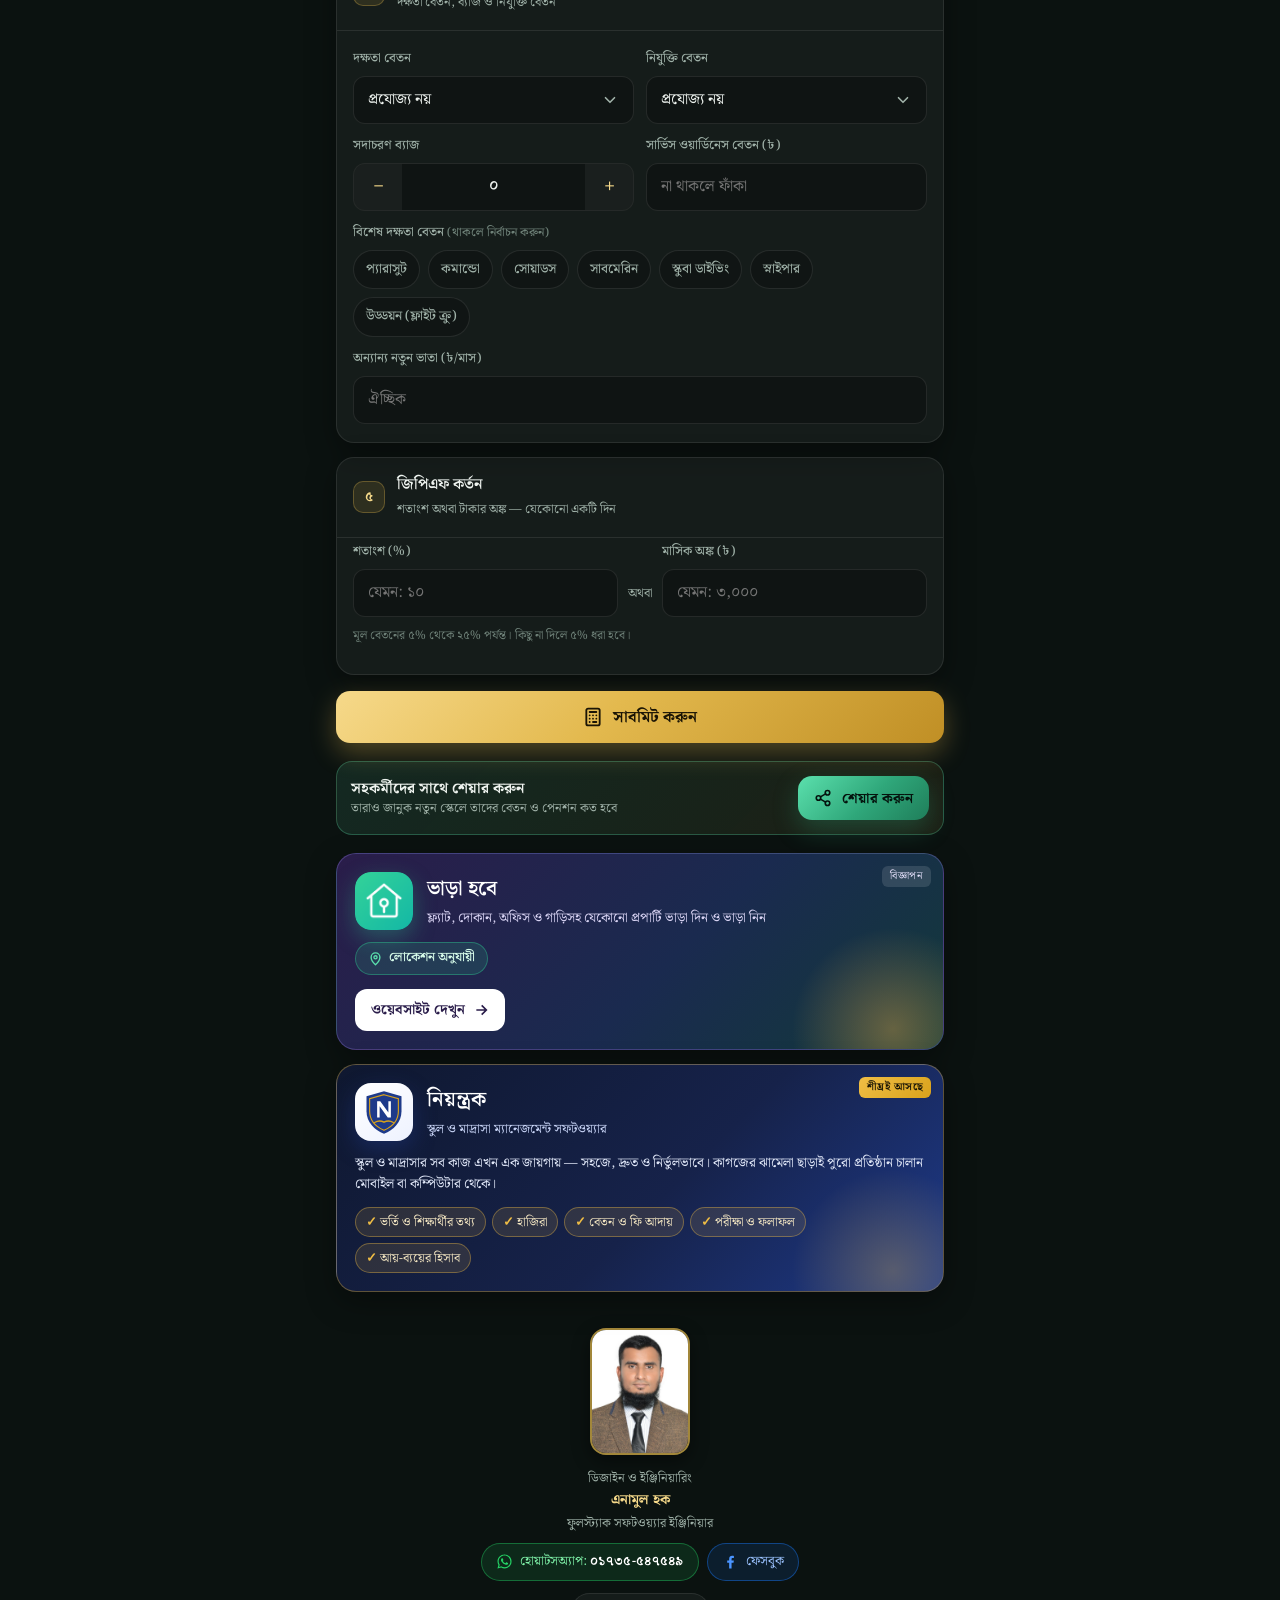
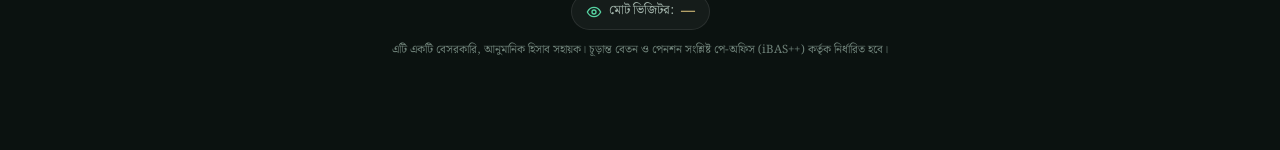
==== commit c89faac0: "GPF deduction input: percent or fixed amount (5-25% of basic), used in all pay, arrears, PDF and AI " ====
--- a/index.html
+++ b/index.html
@@ -62,7 +62,7 @@
 
   <div class="dev-ribbon">
     <div class="in">
-      <img class="avatar" src="assets/img/developer.jpg" alt="এনামুল হক" width="54" height="68" />
+      <img class="avatar" src="assets/img/developer-full.jpg" alt="এনামুল হক" width="54" height="68" />
       <div>
         <small>ডেভেলপ করেছেন</small>
         <b id="dev-name">এনামুল হক</b>
@@ -186,6 +186,22 @@
         </div></div></div>
       </div>
 
+      <!-- ৫. জিপিএফ কর্তন -->
+      <div class="card acc open">
+        <div class="acc-head">
+          <span class="num">৫</span>
+          <span class="t"><b>জিপিএফ কর্তন</b><small>শতাংশ অথবা টাকার অঙ্ক — যেকোনো একটি দিন</small></span>
+        </div>
+        <div class="acc-body"><div><div class="acc-inner">
+          <div class="gpf-pair">
+            <div class="field"><label>শতাংশ (%)</label><input class="input" id="gpfPct" inputmode="decimal" placeholder="যেমন: ১০" /></div>
+            <span class="gpf-or">অথবা</span>
+            <div class="field"><label>মাসিক অঙ্ক (৳)</label><input class="input" id="gpfAmt" inputmode="numeric" placeholder="যেমন: ৩,০০০" /></div>
+          </div>
+          <p class="hint" id="gpfHint">মূল বেতনের ৫% থেকে ২৫% পর্যন্ত। কিছু না দিলে ৫% ধরা হবে।</p>
+        </div></div></div>
+      </div>
+
       <div class="form-submit">
         <button type="button" class="btn btn-primary btn-block" id="btn-calc">
           <svg viewBox="0 0 24 24" fill="none" stroke="currentColor" stroke-width="2.2" stroke-linecap="round"><rect x="4" y="2" width="16" height="20" rx="2"/><path d="M8 6h8M8 10h.01M12 10h.01M16 10h.01M8 14h.01M12 14h.01M16 14h.01M8 18h.01M12 18h4"/></svg>
@@ -325,7 +341,7 @@
   </a>
 
   <footer class="footer">
-    <img class="dev-photo" src="assets/img/developer.jpg" alt="এনামুল হক" width="100" height="127" loading="lazy" />
+    <img class="dev-photo" src="assets/img/developer-full.jpg" alt="এনামুল হক" width="100" height="127" loading="lazy" />
     <div>ডিজাইন ও ইঞ্জিনিয়ারিং</div>
     <div class="devname">এনামুল হক</div>
     <div>ফুলস্ট্যাক সফটওয়্যার ইঞ্জিনিয়ার</div>
--- a/assets/css/style.css
+++ b/assets/css/style.css
@@ -822,3 +822,9 @@
 .dev-ribbon .avatar { width: 54px; height: 68px; border-radius: 12px; object-fit: cover; object-position: center top; }
 .footer .dev-photo { width: 100px; height: 127px; border-radius: 16px; object-fit: cover; object-position: center top; }
 .rpt .rh .devbox img { width: 36px; height: 46px; border-radius: 6px; object-position: center top; }
+
+/* জিপিএফ: শতাংশ অথবা অঙ্ক */
+.gpf-pair { display: grid; grid-template-columns: 1fr auto 1fr; gap: 10px; align-items: end; }
+.gpf-pair .field { margin: 0; }
+.gpf-or { padding-bottom: 14px; font-size: 12.5px; color: var(--muted); }
+#gpfHint { margin-top: 10px; }
